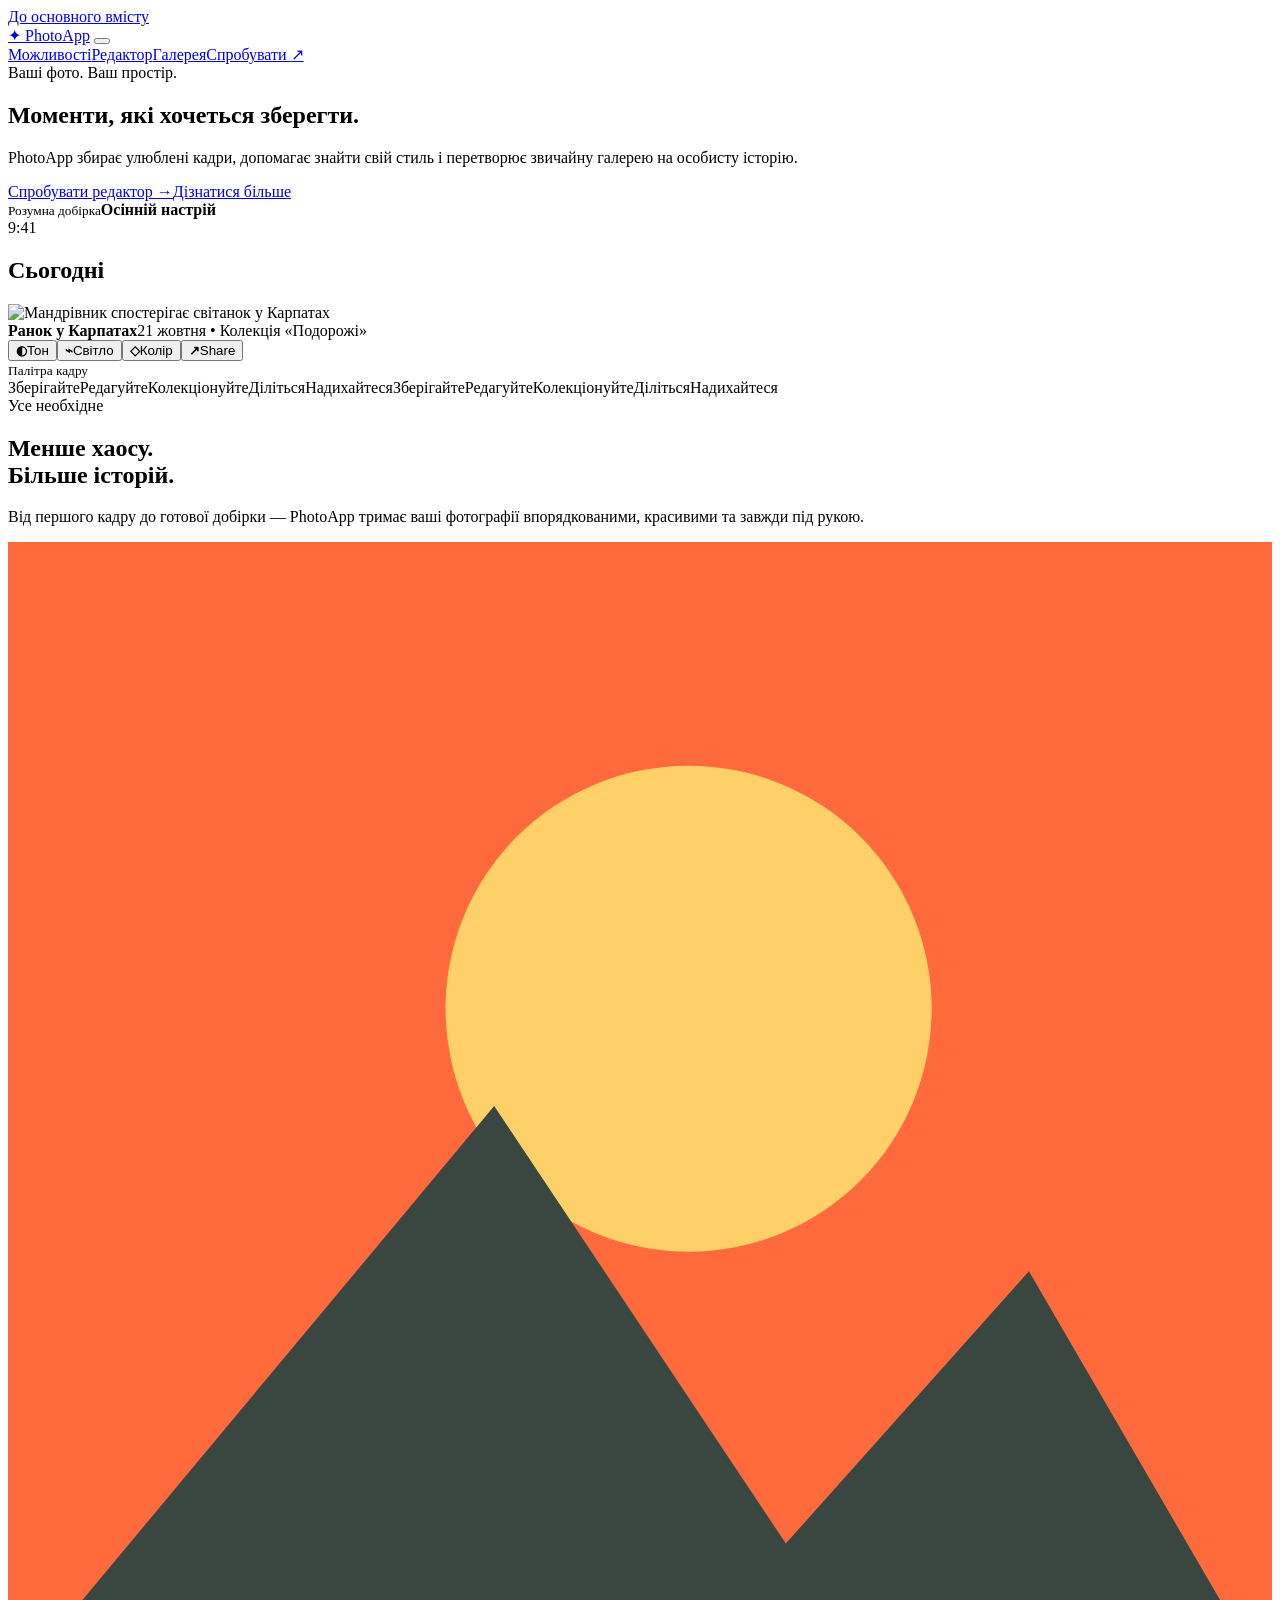
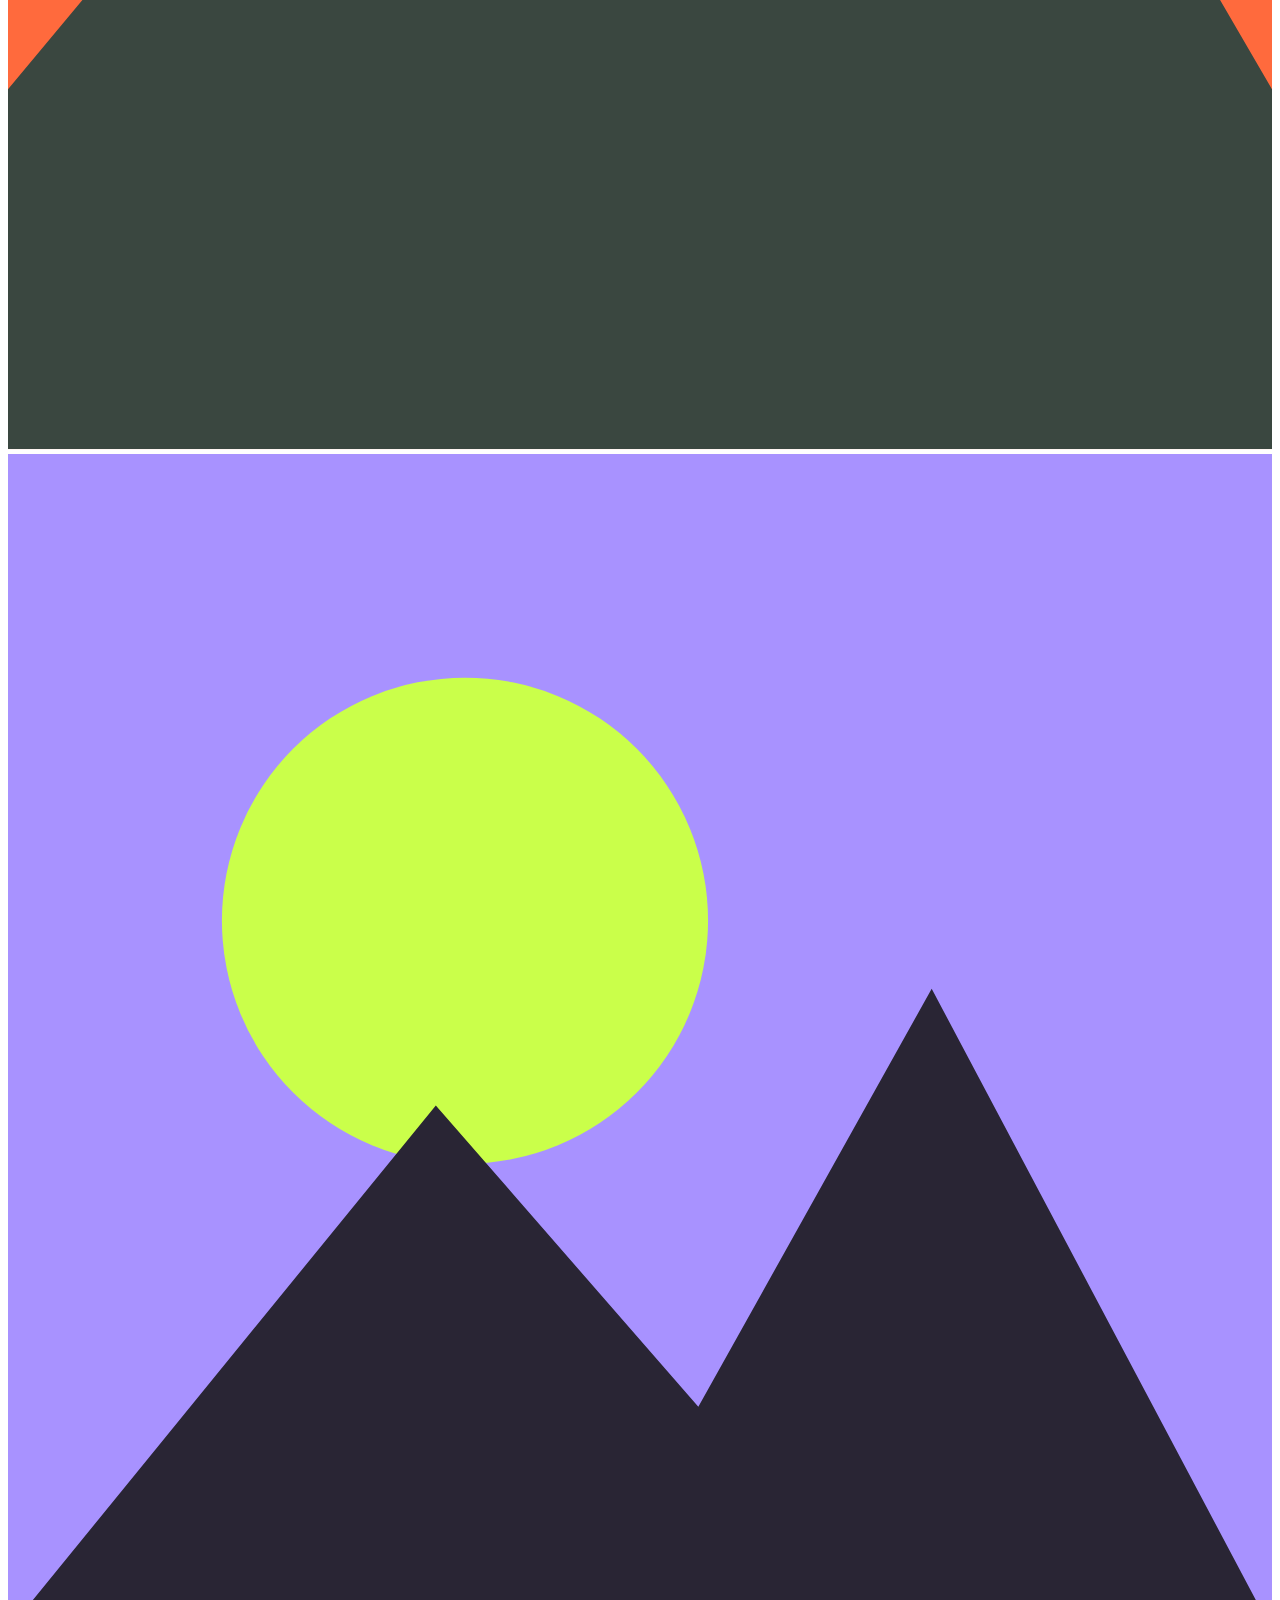
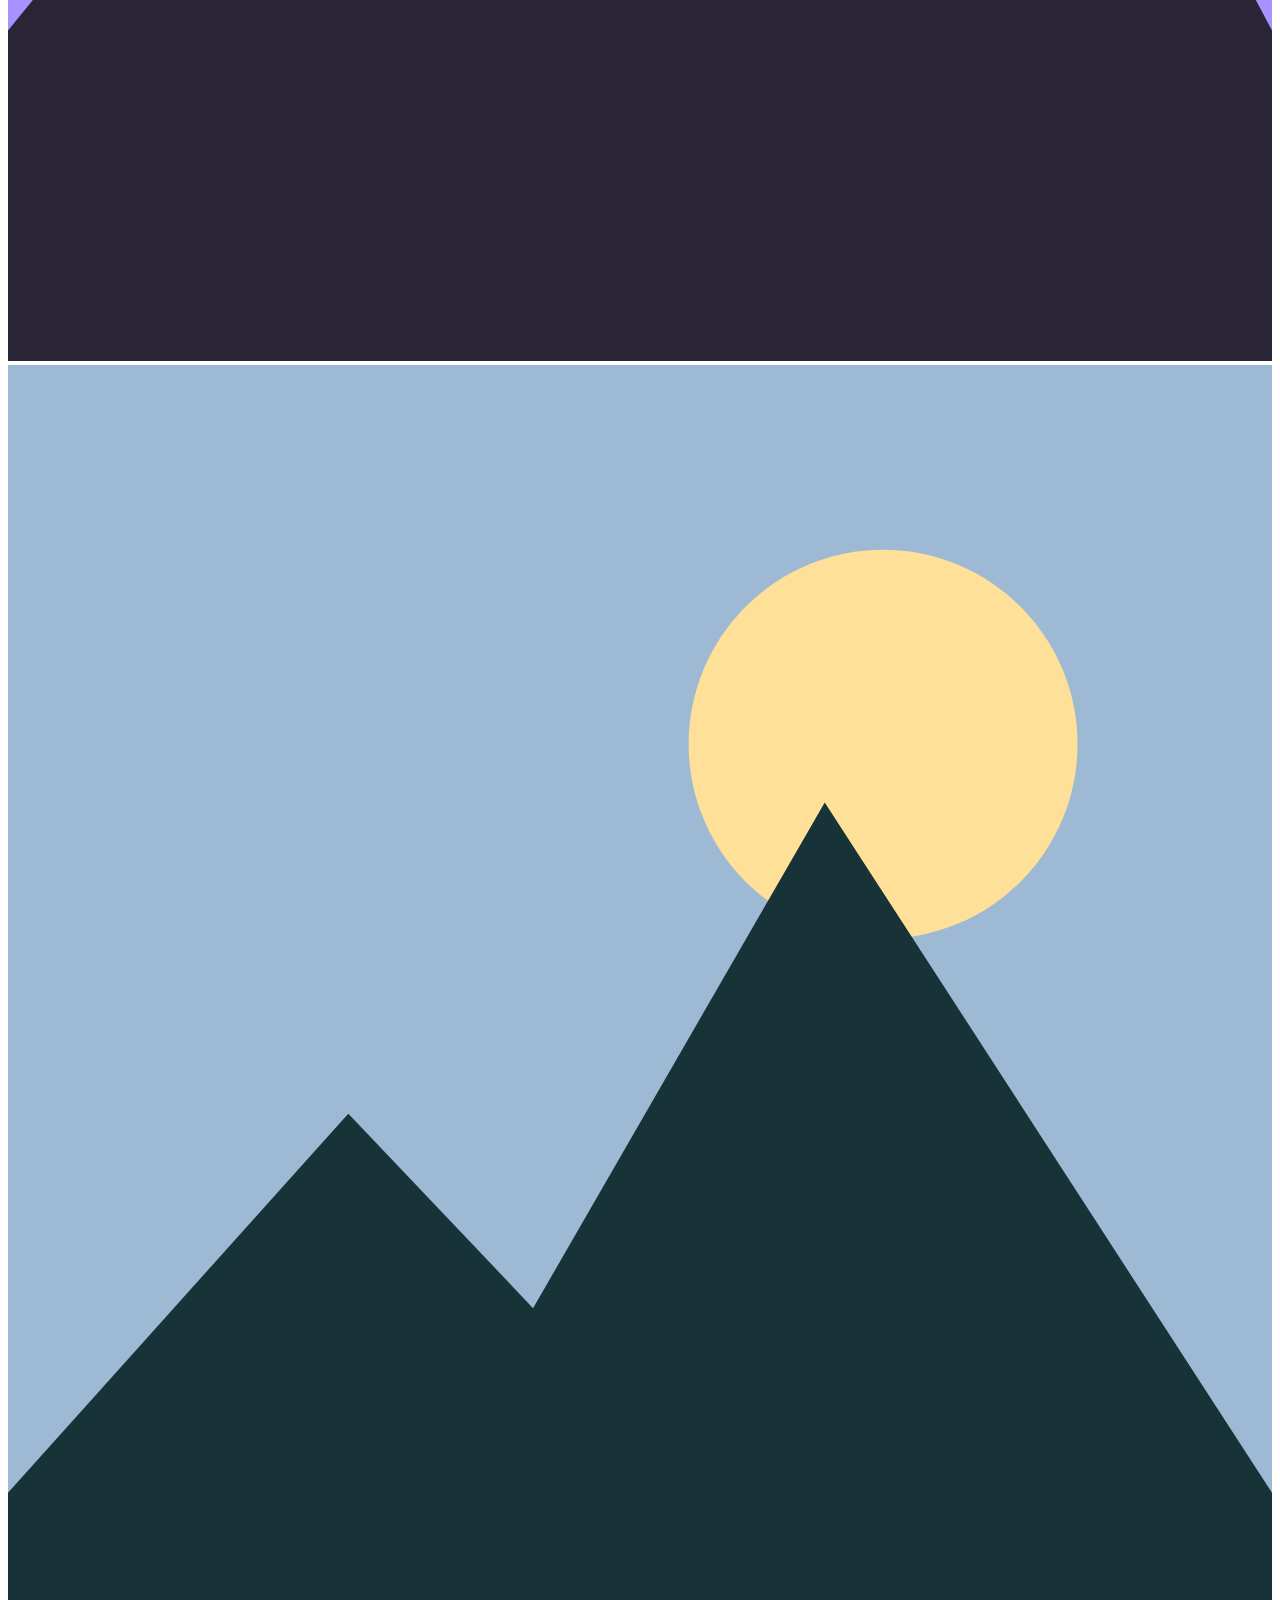
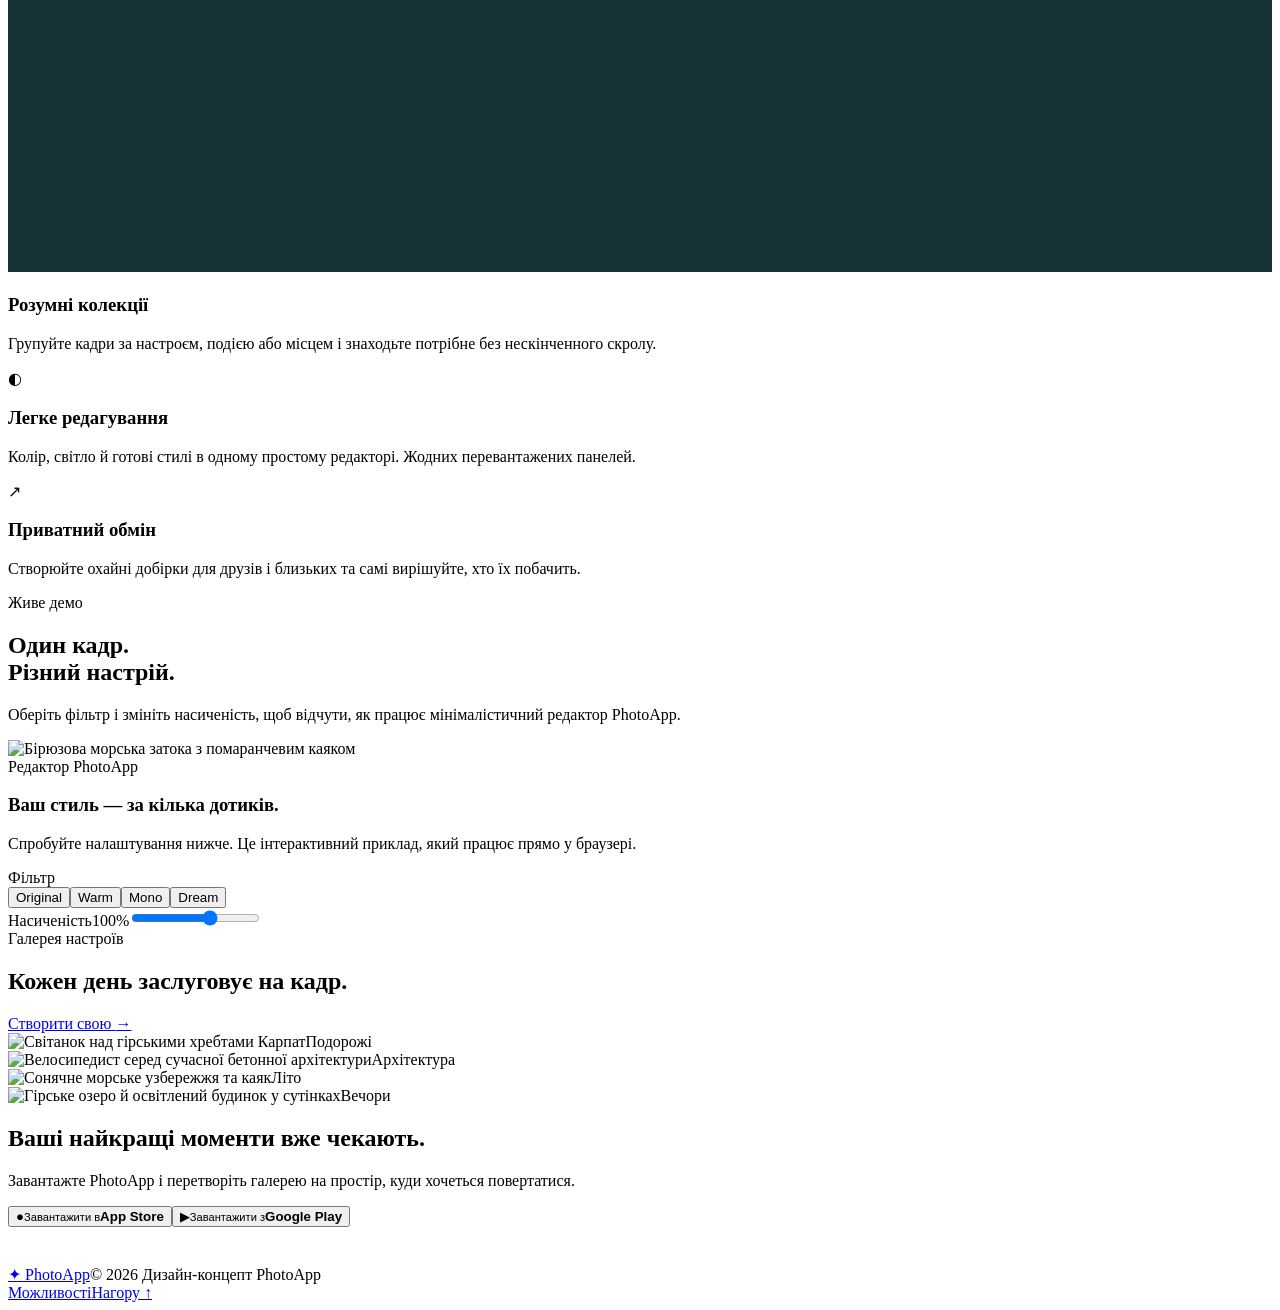
==== index.html @ ebc1b520 "Add files via upload" ====
<!doctype html>
<html lang="uk">
<head>
  <meta charset="utf-8">
  <meta name="viewport" content="width=device-width, initial-scale=1">
  <meta name="description" content="PhotoApp — зберігайте, редагуйте та діліться важливими моментами.">
  <meta name="theme-color" content="#0b0b0c">
  <title>PhotoApp — ваші моменти, по-новому</title>
  <link rel="stylesheet" href="css/style.css">
</head>
<body>
  <a class="skip-link" href="#main">До основного вмісту</a>
  <header id="header">
    <div class="container nav">
      <a class="logo" href="#top" aria-label="PhotoApp — на головну"><span class="logo-icon">✦</span> PhotoApp</a>
      <button class="menu-toggle" type="button" aria-label="Відкрити меню" aria-expanded="false"><span></span></button>
      <nav class="nav-links" aria-label="Основна навігація"><a href="#features">Можливості</a><a href="#editor">Редактор</a><a href="#gallery">Галерея</a><a class="button acid" href="#download">Спробувати <span class="arrow">↗</span></a></nav>
    </div>
  </header>

  <main id="main">
    <section class="hero" id="top">
      <div class="container hero-grid">
        <div class="hero-content">
          <span class="pill">Ваші фото. Ваш простір.</span>
          <h1>Моменти, які хочеться <span>зберегти.</span></h1>
          <p class="hero-copy">PhotoApp збирає улюблені кадри, допомагає знайти свій стиль і перетворює звичайну галерею на особисту історію.</p>
          <div class="hero-actions"><a class="button acid" href="#editor">Спробувати редактор <span class="arrow">→</span></a><a class="button ghost" href="#features">Дізнатися більше</a></div>
        </div>
        <div class="phone-stage" aria-label="Демонстрація інтерфейсу PhotoApp">
          <div class="orbit" aria-hidden="true"></div>
          <div class="floating-card one" aria-hidden="true"><small>Розумна добірка</small><strong>Осінній настрій</strong></div>
          <div class="phone"><div class="phone-screen">
            <div class="phone-top"><span>9:41</span><span class="phone-avatar"></span></div><h2 class="phone-title">Сьогодні</h2>
            <div class="phone-photo"><img src="assets/carpathians.jpg" alt="Мандрівник спостерігає світанок у Карпатах"></div>
            <div class="phone-caption"><strong>Ранок у Карпатах</strong><span>21 жовтня • Колекція «Подорожі»</span></div>
            <div class="phone-tools"><button type="button"><b>◐</b>Тон</button><button type="button"><b>⌁</b>Світло</button><button type="button"><b>◇</b>Колір</button><button type="button"><b>↗</b>Share</button></div>
          </div></div>
          <div class="floating-card two" aria-hidden="true"><small>Палітра кадру</small><div class="mini-colors"><i></i><i></i><i></i></div></div>
        </div>
      </div>
    </section>

    <div class="ticker" aria-hidden="true"><div class="ticker-track"><span>Зберігайте</span><span>Редагуйте</span><span>Колекціонуйте</span><span>Діліться</span><span>Надихайтеся</span><span>Зберігайте</span><span>Редагуйте</span><span>Колекціонуйте</span><span>Діліться</span><span>Надихайтеся</span></div></div>

    <section id="features"><div class="container">
      <div class="section-head reveal"><div><span class="kicker">Усе необхідне</span><h2>Менше хаосу.<br>Більше історій.</h2></div><p class="section-intro">Від першого кадру до готової добірки — PhotoApp тримає ваші фотографії впорядкованими, красивими та завжди під рукою.</p></div>
      <div class="features-grid">
        <article class="feature reveal"><div class="feature-visual" aria-hidden="true"><div class="stack-card"><svg viewBox="0 0 130 155"><rect width="130" height="155" fill="#ff6a3d"/><circle cx="70" cy="48" r="25" fill="#ffd067"/><path d="M0 118 50 58l30 45 25-28 25 43v37H0z" fill="#3a4740"/></svg></div><div class="stack-card"><svg viewBox="0 0 130 155"><rect width="130" height="155" fill="#a892ff"/><circle cx="47" cy="48" r="25" fill="#caff4a"/><path d="M0 121 44 67l27 31 24-43 35 66v34H0z" fill="#292534"/></svg></div><div class="stack-card"><svg viewBox="0 0 130 155"><rect width="130" height="155" fill="#9db9d4"/><circle cx="90" cy="39" r="20" fill="#ffe099"/><path d="M0 116 35 77l19 20 30-52 46 71v39H0z" fill="#173338"/></svg></div></div><h3>Розумні колекції</h3><p>Групуйте кадри за настроєм, подією або місцем і знаходьте потрібне без нескінченного скролу.</p></article>
        <article class="feature reveal"><div class="feature-visual" aria-hidden="true"><div class="edit-ring"><span>◐</span></div></div><h3>Легке редагування</h3><p>Колір, світло й готові стилі в одному простому редакторі. Жодних перевантажених панелей.</p></article>
        <article class="feature reveal"><div class="feature-visual" aria-hidden="true"><div class="share-bubble">↗</div></div><h3>Приватний обмін</h3><p>Створюйте охайні добірки для друзів і близьких та самі вирішуйте, хто їх побачить.</p></article>
      </div>
    </div></section>

    <section class="demo" id="editor"><div class="container">
      <div class="section-head reveal"><div><span class="kicker">Живе демо</span><h2>Один кадр.<br>Різний настрій.</h2></div><p class="section-intro">Оберіть фільтр і змініть насиченість, щоб відчути, як працює мінімалістичний редактор PhotoApp.</p></div>
      <div class="demo-grid reveal">
        <div class="demo-photo" id="demo-photo"><img src="assets/coast.jpg" alt="Бірюзова морська затока з помаранчевим каяком"></div>
        <div class="editor"><span class="kicker">Редактор PhotoApp</span><h3>Ваш стиль — за кілька дотиків.</h3><p>Спробуйте налаштування нижче. Це інтерактивний приклад, який працює прямо у браузері.</p><span class="filter-label">Фільтр</span><div class="filters" role="group" aria-label="Фільтри зображення"><button class="filter-button active" type="button" data-filter="none">Original</button><button class="filter-button" type="button" data-filter="warm">Warm</button><button class="filter-button" type="button" data-filter="mono">Mono</button><button class="filter-button" type="button" data-filter="dream">Dream</button></div><div class="slider-row"><label for="saturation"><span>Насиченість</span><span id="sat-value">100%</span></label><input id="saturation" type="range" min="0" max="160" value="100"></div></div>
      </div>
    </div></section>

    <section id="gallery"><div class="container">
      <div class="gallery-head reveal"><div><span class="kicker">Галерея настроїв</span><h2>Кожен день заслуговує на кадр.</h2></div><a class="button ghost" href="#download">Створити свою <span class="arrow">→</span></a></div>
      <div class="gallery-grid">
        <article class="gallery-item reveal"><img src="assets/carpathians.jpg" alt="Світанок над гірськими хребтами Карпат" loading="lazy"><span class="gallery-label">Подорожі</span></article>
        <article class="gallery-item reveal"><img src="assets/architecture.jpg" alt="Велосипедист серед сучасної бетонної архітектури" loading="lazy"><span class="gallery-label">Архітектура</span></article>
        <article class="gallery-item reveal"><img src="assets/coast.jpg" alt="Сонячне морське узбережжя та каяк" loading="lazy"><span class="gallery-label">Літо</span></article>
        <article class="gallery-item reveal"><img src="assets/blue-hour.jpg" alt="Гірське озеро й освітлений будинок у сутінках" loading="lazy"><span class="gallery-label">Вечори</span></article>
      </div>
    </div></section>

    <section class="cta" id="download"><div class="container cta-card reveal"><h2>Ваші найкращі моменти вже чекають.</h2><div class="cta-side"><p>Завантажте PhotoApp і перетворіть галерею на простір, куди хочеться повертатися.</p><div class="store-buttons"><button class="store-button" type="button" data-store="App Store"><span>●</span><span><small>Завантажити в</small><b>App Store</b></span></button><button class="store-button" type="button" data-store="Google Play"><span>▶</span><span><small>Завантажити з</small><b>Google Play</b></span></button></div><p id="store-status" role="status" aria-live="polite" style="min-height:24px;margin:14px 0 0;font-size:.82rem"></p></div></div></section>
  </main>

  <footer><div class="container footer-row"><a class="logo" href="#top"><span class="logo-icon">✦</span> PhotoApp</a><span>© <span id="year"></span> Дизайн-концепт PhotoApp</span><div class="footer-links"><a href="#features">Можливості</a><a href="#top">Нагору ↑</a></div></div></footer>

  <script>
    const body=document.body,header=document.getElementById('header'),menuButton=document.querySelector('.menu-toggle'),navLinks=document.querySelectorAll('.nav-links a');
    function setMenu(open){body.classList.toggle('menu-open',open);menuButton.setAttribute('aria-expanded',String(open));menuButton.setAttribute('aria-label',open?'Закрити меню':'Відкрити меню');}
    menuButton.addEventListener('click',()=>setMenu(!body.classList.contains('menu-open')));navLinks.forEach(link=>link.addEventListener('click',()=>setMenu(false)));
    function updateHeader(){header.classList.toggle('scrolled',window.scrollY>18);}updateHeader();window.addEventListener('scroll',updateHeader,{passive:true});
    const revealObserver=new IntersectionObserver(entries=>{entries.forEach(entry=>{if(entry.isIntersecting){entry.target.classList.add('visible');revealObserver.unobserve(entry.target);}});},{threshold:.12});document.querySelectorAll('.reveal').forEach(element=>revealObserver.observe(element));
    const demoImage=document.querySelector('#demo-photo img'),saturation=document.getElementById('saturation'),satValue=document.getElementById('sat-value');let activeFilter='none';
    function renderFilter(){const sat=saturation.value;const filters={none:`saturate(${sat}%)`,warm:`saturate(${sat}%) sepia(.22) hue-rotate(-12deg) contrast(1.04)`,mono:'saturate(0%) contrast(1.12)',dream:`saturate(${sat}%) hue-rotate(18deg) brightness(1.08)`};demoImage.style.filter=filters[activeFilter];satValue.textContent=`${sat}%`;}
    document.querySelectorAll('.filter-button').forEach(button=>{button.addEventListener('click',()=>{document.querySelector('.filter-button.active').classList.remove('active');button.classList.add('active');activeFilter=button.dataset.filter;renderFilter();});});saturation.addEventListener('input',renderFilter);
    document.querySelectorAll('[data-store]').forEach(button=>{button.addEventListener('click',()=>{document.getElementById('store-status').textContent=`${button.dataset.store}: демонстраційна кнопка — додайте реальне посилання на застосунок.`;});});
    document.getElementById('year').textContent=new Date().getFullYear();
  </script>
</body>
</html>
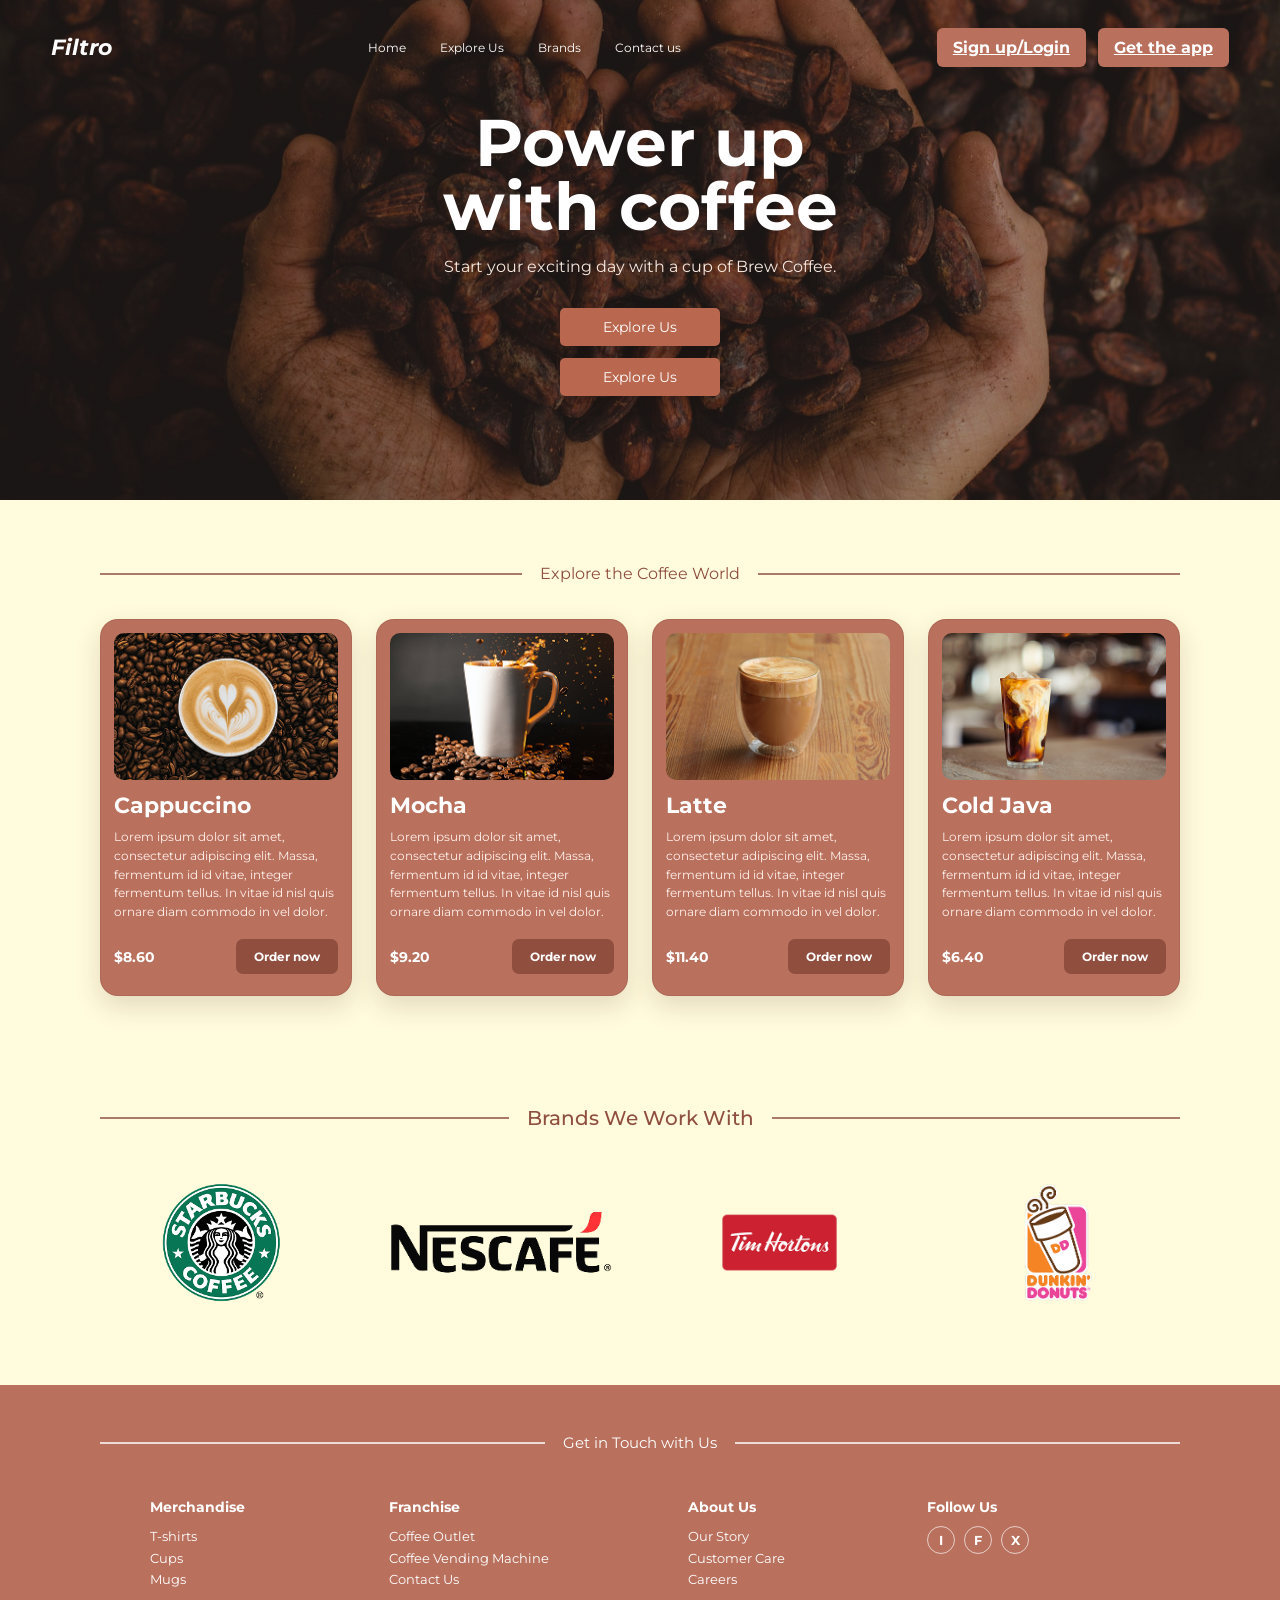
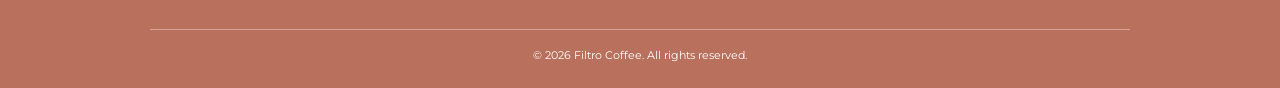
==== commit 1962c4c0: "Add files via upload" ====
--- a/index.html
+++ b/index.html
@@ -1,91 +1,152 @@
-<!doctype html>
-<html lang="uk">
+<!DOCTYPE html>
+<html lang="en">
 <head>
-  <meta charset="utf-8">
-  <meta name="viewport" content="width=device-width, initial-scale=1">
-  <meta name="description" content="PhotoApp — зберігайте, редагуйте та діліться важливими моментами.">
-  <meta name="theme-color" content="#0b0b0c">
-  <title>PhotoApp — ваші моменти, по-новому</title>
-  <link rel="stylesheet" href="css/style.css">
+    <meta charset="UTF-8">
+    <meta name="viewport" content="width=device-width, initial-scale=1.0">
+    <meta name="description" content="Filtro coffee shop landing page">
+    <title>Filtro Coffee</title>
+    <link rel="icon" type="image/png" href="assets/favicon-coffee-bean.png">
+    <link rel="stylesheet" href="styles.css">
 </head>
 <body>
-  <a class="skip-link" href="#main">До основного вмісту</a>
-  <header id="header">
-    <div class="container nav">
-      <a class="logo" href="#top" aria-label="PhotoApp — на головну"><span class="logo-icon">✦</span> PhotoApp</a>
-      <button class="menu-toggle" type="button" aria-label="Відкрити меню" aria-expanded="false"><span></span></button>
-      <nav class="nav-links" aria-label="Основна навігація"><a href="#features">Можливості</a><a href="#editor">Редактор</a><a href="#gallery">Галерея</a><a class="button acid" href="#download">Спробувати <span class="arrow">↗</span></a></nav>
-    </div>
-  </header>
+    <header class="hero" id="home">
+        <nav class="nav" aria-label="Main navigation">
+            <a class="brand" href="#home">
+                <span class="brand-mark">F</span>
+                <span>Filtro</span>
+            </a>
 
-  <main id="main">
-    <section class="hero" id="top">
-      <div class="container hero-grid">
-        <div class="hero-content">
-          <span class="pill">Ваші фото. Ваш простір.</span>
-          <h1>Моменти, які хочеться <span>зберегти.</span></h1>
-          <p class="hero-copy">PhotoApp збирає улюблені кадри, допомагає знайти свій стиль і перетворює звичайну галерею на особисту історію.</p>
-          <div class="hero-actions"><a class="button acid" href="#editor">Спробувати редактор <span class="arrow">→</span></a><a class="button ghost" href="#features">Дізнатися більше</a></div>
+            <div class="nav-links">
+                <a href="#home">Home</a>
+                <a href="#explore">Explore Us</a>
+                <a href="#brands">Brands</a>
+                <a href="#contact">Contact us</a>
+            </div>
+
+            <div class="nav-actions">
+                <a class="nav-cta" href="#contact">Sign up/Login</a>
+                <a class="nav-cta" href="#contact">Get the app</a>
+            </div>
+        </nav>
+
+        <div class="hero-copy">
+            <h1>Power up with coffee</h1>
+            <p>Start your exciting day with a cup of Brew Coffee.</p>
+            <div class="hero-actions">
+                <a class="hero-button" href="#explore">Explore Us</a>
+                <a class="hero-button hero-button-secondary" href="#brands">Explore Us</a>
+            </div>
         </div>
-        <div class="phone-stage" aria-label="Демонстрація інтерфейсу PhotoApp">
-          <div class="orbit" aria-hidden="true"></div>
-          <div class="floating-card one" aria-hidden="true"><small>Розумна добірка</small><strong>Осінній настрій</strong></div>
-          <div class="phone"><div class="phone-screen">
-            <div class="phone-top"><span>9:41</span><span class="phone-avatar"></span></div><h2 class="phone-title">Сьогодні</h2>
-            <div class="phone-photo"><img src="assets/carpathians.jpg" alt="Мандрівник спостерігає світанок у Карпатах"></div>
-            <div class="phone-caption"><strong>Ранок у Карпатах</strong><span>21 жовтня • Колекція «Подорожі»</span></div>
-            <div class="phone-tools"><button type="button"><b>◐</b>Тон</button><button type="button"><b>⌁</b>Світло</button><button type="button"><b>◇</b>Колір</button><button type="button"><b>↗</b>Share</button></div>
-          </div></div>
-          <div class="floating-card two" aria-hidden="true"><small>Палітра кадру</small><div class="mini-colors"><i></i><i></i><i></i></div></div>
+    </header>
+
+    <main>
+        <section class="section" id="explore">
+            <h2 class="lined-heading section-heading">Explore the Coffee World</h2>
+
+            <div class="products">
+                <article class="product-card">
+                    <img class="product-image" src="images/cappuccino-card.png" alt="Cappuccino with latte art on coffee beans">
+                    <div class="product-content">
+                        <h2>Cappuccino</h2>
+                        <p>Lorem ipsum dolor sit amet, consectetur adipiscing elit. Massa, fermentum id id vitae, integer fermentum tellus. In vitae id nisl quis ornare diam commodo in vel dolor.</p>
+                        <div class="product-footer">
+                            <span class="price">$8.60</span>
+                            <button class="order-button" type="button" data-drink="Cappuccino">Order now</button>
+                        </div>
+                    </div>
+                </article>
+
+                <article class="product-card">
+                    <img class="product-image" src="images/mocha-card.png" alt="Hot mocha with coffee beans">
+                    <div class="product-content">
+                        <h2>Mocha</h2>
+                        <p>Lorem ipsum dolor sit amet, consectetur adipiscing elit. Massa, fermentum id id vitae, integer fermentum tellus. In vitae id nisl quis ornare diam commodo in vel dolor.</p>
+                        <div class="product-footer">
+                            <span class="price">$9.20</span>
+                            <button class="order-button" type="button" data-drink="Mocha">Order now</button>
+                        </div>
+                    </div>
+                </article>
+
+                <article class="product-card">
+                    <img class="product-image" src="images/latte-card.png" alt="Latte in a glass cup">
+                    <div class="product-content">
+                        <h2>Latte</h2>
+                        <p>Lorem ipsum dolor sit amet, consectetur adipiscing elit. Massa, fermentum id id vitae, integer fermentum tellus. In vitae id nisl quis ornare diam commodo in vel dolor.</p>
+                        <div class="product-footer">
+                            <span class="price">$11.40</span>
+                            <button class="order-button" type="button" data-drink="Latte">Order now</button>
+                        </div>
+                    </div>
+                </article>
+
+                <article class="product-card">
+                    <img class="product-image" src="images/cold-java-card.png" alt="Cold Java iced coffee">
+                    <div class="product-content">
+                        <h2>Cold Java</h2>
+                        <p>Lorem ipsum dolor sit amet, consectetur adipiscing elit. Massa, fermentum id id vitae, integer fermentum tellus. In vitae id nisl quis ornare diam commodo in vel dolor.</p>
+                        <div class="product-footer">
+                            <span class="price">$6.40</span>
+                            <button class="order-button" type="button" data-drink="Cold Java">Order now</button>
+                        </div>
+                    </div>
+                </article>
+            </div>
+        </section>
+
+        <section class="brands-section" id="brands">
+            <div class="section">
+                <h2 class="lined-heading brands-title">Brands We Work With</h2>
+                <div class="brands">
+                    <div class="brand-logo"><img src="images/brand-starbucks-pv611.png" alt="Starbucks"></div>
+                    <div class="brand-logo"><img src="images/brand-nescafe-pv611.png" alt="Nescafé"></div>
+                    <div class="brand-logo"><img src="images/brand-tim-hortons-pv611.png" alt="Tim Hortons"></div>
+                    <div class="brand-logo"><img src="images/brand-dunkin-pv611.png" alt="Dunkin Donuts"></div>
+                </div>
+            </div>
+        </section>
+    </main>
+
+    <footer class="footer" id="contact">
+        <h2 class="lined-heading footer-heading">Get in Touch with Us</h2>
+        <div class="footer-grid">
+            <section>
+                <h3>Merchandise</h3>
+                <ul>
+                    <li><a href="#">T-shirts</a></li>
+                    <li><a href="#">Cups</a></li>
+                    <li><a href="#">Mugs</a></li>
+                </ul>
+            </section>
+            <section>
+                <h3>Franchise</h3>
+                <ul>
+                    <li><a href="#">Coffee Outlet</a></li>
+                    <li><a href="#">Coffee Vending Machine</a></li>
+                    <li><a href="#">Contact Us</a></li>
+                </ul>
+            </section>
+            <section>
+                <h3>About Us</h3>
+                <ul>
+                    <li><a href="#">Our Story</a></li>
+                    <li><a href="#">Customer Care</a></li>
+                    <li><a href="#">Careers</a></li>
+                </ul>
+            </section>
+            <section>
+                <h3>Follow Us</h3>
+                <div class="socials">
+                    <a href="#" aria-label="Instagram">I</a>
+                    <a href="#" aria-label="Facebook">F</a>
+                    <a href="#" aria-label="Twitter">X</a>
+                </div>
+            </section>
         </div>
-      </div>
-    </section>
+        <p class="copyright">© 2026 Filtro Coffee. All rights reserved.</p>
+    </footer>
 
-    <div class="ticker" aria-hidden="true"><div class="ticker-track"><span>Зберігайте</span><span>Редагуйте</span><span>Колекціонуйте</span><span>Діліться</span><span>Надихайтеся</span><span>Зберігайте</span><span>Редагуйте</span><span>Колекціонуйте</span><span>Діліться</span><span>Надихайтеся</span></div></div>
-
-    <section id="features"><div class="container">
-      <div class="section-head reveal"><div><span class="kicker">Усе необхідне</span><h2>Менше хаосу.<br>Більше історій.</h2></div><p class="section-intro">Від першого кадру до готової добірки — PhotoApp тримає ваші фотографії впорядкованими, красивими та завжди під рукою.</p></div>
-      <div class="features-grid">
-        <article class="feature reveal"><div class="feature-visual" aria-hidden="true"><div class="stack-card"><svg viewBox="0 0 130 155"><rect width="130" height="155" fill="#ff6a3d"/><circle cx="70" cy="48" r="25" fill="#ffd067"/><path d="M0 118 50 58l30 45 25-28 25 43v37H0z" fill="#3a4740"/></svg></div><div class="stack-card"><svg viewBox="0 0 130 155"><rect width="130" height="155" fill="#a892ff"/><circle cx="47" cy="48" r="25" fill="#caff4a"/><path d="M0 121 44 67l27 31 24-43 35 66v34H0z" fill="#292534"/></svg></div><div class="stack-card"><svg viewBox="0 0 130 155"><rect width="130" height="155" fill="#9db9d4"/><circle cx="90" cy="39" r="20" fill="#ffe099"/><path d="M0 116 35 77l19 20 30-52 46 71v39H0z" fill="#173338"/></svg></div></div><h3>Розумні колекції</h3><p>Групуйте кадри за настроєм, подією або місцем і знаходьте потрібне без нескінченного скролу.</p></article>
-        <article class="feature reveal"><div class="feature-visual" aria-hidden="true"><div class="edit-ring"><span>◐</span></div></div><h3>Легке редагування</h3><p>Колір, світло й готові стилі в одному простому редакторі. Жодних перевантажених панелей.</p></article>
-        <article class="feature reveal"><div class="feature-visual" aria-hidden="true"><div class="share-bubble">↗</div></div><h3>Приватний обмін</h3><p>Створюйте охайні добірки для друзів і близьких та самі вирішуйте, хто їх побачить.</p></article>
-      </div>
-    </div></section>
-
-    <section class="demo" id="editor"><div class="container">
-      <div class="section-head reveal"><div><span class="kicker">Живе демо</span><h2>Один кадр.<br>Різний настрій.</h2></div><p class="section-intro">Оберіть фільтр і змініть насиченість, щоб відчути, як працює мінімалістичний редактор PhotoApp.</p></div>
-      <div class="demo-grid reveal">
-        <div class="demo-photo" id="demo-photo"><img src="assets/coast.jpg" alt="Бірюзова морська затока з помаранчевим каяком"></div>
-        <div class="editor"><span class="kicker">Редактор PhotoApp</span><h3>Ваш стиль — за кілька дотиків.</h3><p>Спробуйте налаштування нижче. Це інтерактивний приклад, який працює прямо у браузері.</p><span class="filter-label">Фільтр</span><div class="filters" role="group" aria-label="Фільтри зображення"><button class="filter-button active" type="button" data-filter="none">Original</button><button class="filter-button" type="button" data-filter="warm">Warm</button><button class="filter-button" type="button" data-filter="mono">Mono</button><button class="filter-button" type="button" data-filter="dream">Dream</button></div><div class="slider-row"><label for="saturation"><span>Насиченість</span><span id="sat-value">100%</span></label><input id="saturation" type="range" min="0" max="160" value="100"></div></div>
-      </div>
-    </div></section>
-
-    <section id="gallery"><div class="container">
-      <div class="gallery-head reveal"><div><span class="kicker">Галерея настроїв</span><h2>Кожен день заслуговує на кадр.</h2></div><a class="button ghost" href="#download">Створити свою <span class="arrow">→</span></a></div>
-      <div class="gallery-grid">
-        <article class="gallery-item reveal"><img src="assets/carpathians.jpg" alt="Світанок над гірськими хребтами Карпат" loading="lazy"><span class="gallery-label">Подорожі</span></article>
-        <article class="gallery-item reveal"><img src="assets/architecture.jpg" alt="Велосипедист серед сучасної бетонної архітектури" loading="lazy"><span class="gallery-label">Архітектура</span></article>
-        <article class="gallery-item reveal"><img src="assets/coast.jpg" alt="Сонячне морське узбережжя та каяк" loading="lazy"><span class="gallery-label">Літо</span></article>
-        <article class="gallery-item reveal"><img src="assets/blue-hour.jpg" alt="Гірське озеро й освітлений будинок у сутінках" loading="lazy"><span class="gallery-label">Вечори</span></article>
-      </div>
-    </div></section>
-
-    <section class="cta" id="download"><div class="container cta-card reveal"><h2>Ваші найкращі моменти вже чекають.</h2><div class="cta-side"><p>Завантажте PhotoApp і перетворіть галерею на простір, куди хочеться повертатися.</p><div class="store-buttons"><button class="store-button" type="button" data-store="App Store"><span>●</span><span><small>Завантажити в</small><b>App Store</b></span></button><button class="store-button" type="button" data-store="Google Play"><span>▶</span><span><small>Завантажити з</small><b>Google Play</b></span></button></div><p id="store-status" role="status" aria-live="polite" style="min-height:24px;margin:14px 0 0;font-size:.82rem"></p></div></div></section>
-  </main>
-
-  <footer><div class="container footer-row"><a class="logo" href="#top"><span class="logo-icon">✦</span> PhotoApp</a><span>© <span id="year"></span> Дизайн-концепт PhotoApp</span><div class="footer-links"><a href="#features">Можливості</a><a href="#top">Нагору ↑</a></div></div></footer>
-
-  <script>
-    const body=document.body,header=document.getElementById('header'),menuButton=document.querySelector('.menu-toggle'),navLinks=document.querySelectorAll('.nav-links a');
-    function setMenu(open){body.classList.toggle('menu-open',open);menuButton.setAttribute('aria-expanded',String(open));menuButton.setAttribute('aria-label',open?'Закрити меню':'Відкрити меню');}
-    menuButton.addEventListener('click',()=>setMenu(!body.classList.contains('menu-open')));navLinks.forEach(link=>link.addEventListener('click',()=>setMenu(false)));
-    function updateHeader(){header.classList.toggle('scrolled',window.scrollY>18);}updateHeader();window.addEventListener('scroll',updateHeader,{passive:true});
-    const revealObserver=new IntersectionObserver(entries=>{entries.forEach(entry=>{if(entry.isIntersecting){entry.target.classList.add('visible');revealObserver.unobserve(entry.target);}});},{threshold:.12});document.querySelectorAll('.reveal').forEach(element=>revealObserver.observe(element));
-    const demoImage=document.querySelector('#demo-photo img'),saturation=document.getElementById('saturation'),satValue=document.getElementById('sat-value');let activeFilter='none';
-    function renderFilter(){const sat=saturation.value;const filters={none:`saturate(${sat}%)`,warm:`saturate(${sat}%) sepia(.22) hue-rotate(-12deg) contrast(1.04)`,mono:'saturate(0%) contrast(1.12)',dream:`saturate(${sat}%) hue-rotate(18deg) brightness(1.08)`};demoImage.style.filter=filters[activeFilter];satValue.textContent=`${sat}%`;}
-    document.querySelectorAll('.filter-button').forEach(button=>{button.addEventListener('click',()=>{document.querySelector('.filter-button.active').classList.remove('active');button.classList.add('active');activeFilter=button.dataset.filter;renderFilter();});});saturation.addEventListener('input',renderFilter);
-    document.querySelectorAll('[data-store]').forEach(button=>{button.addEventListener('click',()=>{document.getElementById('store-status').textContent=`${button.dataset.store}: демонстраційна кнопка — додайте реальне посилання на застосунок.`;});});
-    document.getElementById('year').textContent=new Date().getFullYear();
-  </script>
+    <div class="toast" id="toast" role="status" aria-live="polite"></div>
+    <script src="script.js"></script>
 </body>
 </html>
--- a/styles.css
+++ b/styles.css
@@ -0,0 +1,388 @@
+@import url("https://fonts.googleapis.com/css2?family=Montserrat:ital,wght@0,400;0,500;0,600;0,700;1,700&display=swap");
+
+:root {
+    --cream: #fffbdc;
+    --coffee: #5d3025;
+    --terracotta: #b9715e;
+    --terracotta-dark: #8f4e3e;
+    --ink: #2b201c;
+    --line: #9b5b48;
+    --white: #fff;
+}
+
+* { box-sizing: border-box; }
+html { scroll-behavior: smooth; }
+body {
+    margin: 0;
+    color: var(--ink);
+    background: var(--cream);
+    font-family: "Montserrat", Arial, sans-serif;
+}
+a { color: inherit; }
+button, a { -webkit-tap-highlight-color: transparent; }
+
+.hero {
+    position: relative;
+    min-height: 500px;
+    padding: 28px clamp(22px, 4vw, 58px) 60px;
+    color: var(--white);
+    background:
+        linear-gradient(rgba(24, 12, 8, .34), rgba(24, 12, 8, .34)),
+        url("assets/bg-image-figma.jpg") center / cover no-repeat;
+    display: flex;
+    flex-direction: column;
+}
+
+.nav {
+    position: relative;
+    z-index: 2;
+    width: 100%;
+    max-width: 1380px;
+    margin: 0 auto;
+    padding: 0;
+    background: transparent;
+    color: var(--white);
+    display: flex;
+    align-items: center;
+    gap: 28px;
+    box-shadow: none;
+}
+
+.brand {
+    display: flex;
+    align-items: center;
+    gap: 9px;
+    font-weight: 700;
+    font-size: 22px;
+    font-style: italic;
+    text-decoration: none;
+    white-space: nowrap;
+}
+
+.brand-mark {
+    display: none;
+}
+
+.nav-links {
+    margin-left: auto;
+    display: flex;
+    align-items: center;
+    gap: 34px;
+}
+
+.nav-links a {
+    font-size: 12px;
+    text-decoration: none;
+}
+
+.nav-actions {
+    margin-left: auto;
+    display: flex;
+    align-items: center;
+    gap: 12px;
+}
+
+.nav-links a:hover,
+.nav-links a:focus-visible {
+    color: #ffd7c8;
+    text-decoration: underline;
+}
+
+.nav-cta {
+    padding: 10px 16px;
+    border-radius: 6px;
+    background: var(--terracotta);
+    color: var(--white);
+    font-weight: 700;
+}
+
+.hero-copy {
+    position: relative;
+    z-index: 1;
+    width: min(100%, 760px);
+    margin: auto;
+    display: flex;
+    flex-direction: column;
+    align-items: center;
+    text-align: center;
+}
+
+.eyebrow {
+    margin: 0 0 10px;
+    font: 700 12px "Montserrat", Arial, sans-serif;
+    letter-spacing: .16em;
+    text-transform: uppercase;
+}
+
+h1 {
+    max-width: 620px;
+    margin: 0;
+    font-size: clamp(42px, 6vw, 66px);
+    line-height: .98;
+    text-wrap: balance;
+}
+
+.hero-copy > p:not(.eyebrow) {
+    max-width: 470px;
+    margin: 14px 0 28px;
+    color: #f7e9df;
+    font: 16px/1.65 "Montserrat", Arial, sans-serif;
+}
+
+.hero-button {
+    display: block;
+    min-height: 36px;
+    padding: 10px 20px;
+    border: 0;
+    border-radius: 5px;
+    color: var(--white);
+    background: #b9684f;
+    text-decoration: none;
+    font: 400 14px "Montserrat", Arial, sans-serif;
+    text-align: center;
+    box-shadow: 0 6px 14px rgba(33, 14, 8, .22);
+}
+.hero-button:hover { background: #99513d; }
+
+.hero-actions {
+    width: min(160px, 100%);
+    display: grid;
+    gap: 12px;
+}
+
+.hero-button-secondary {
+    background: #b9684f;
+}
+
+main { overflow: hidden; }
+
+.section {
+    width: min(100% - 32px, 1080px);
+    margin: 0 auto;
+    padding: 64px 0;
+}
+
+.lined-heading {
+    display: flex;
+    align-items: center;
+    gap: 18px;
+    font-weight: 400;
+    text-align: center;
+}
+
+.lined-heading::before,
+.lined-heading::after {
+    content: "";
+    height: 2px;
+    flex: 1;
+    background: currentColor;
+    opacity: .75;
+}
+
+.section-heading {
+    margin: 0 0 36px;
+    color: var(--terracotta-dark);
+    font-size: 16px;
+}
+
+.products {
+    display: grid;
+    grid-template-columns: repeat(4, 1fr);
+    gap: 24px;
+}
+
+.product-card {
+    overflow: hidden;
+    border: 1px solid rgba(97, 48, 35, .14);
+    border-radius: 18px;
+    padding: 13px;
+    background: var(--terracotta);
+    color: var(--white);
+    display: flex;
+    flex-direction: column;
+    box-shadow: 0 10px 26px rgba(86, 43, 31, .16);
+    transition: transform .25s ease, box-shadow .25s ease;
+}
+
+.product-card:hover {
+    transform: translateY(-5px);
+    box-shadow: 0 16px 32px rgba(86, 43, 31, .24);
+}
+
+.product-image {
+    display: block;
+    width: 100%;
+    aspect-ratio: 1.52;
+    border-radius: 10px;
+    object-fit: cover;
+}
+
+.product-content {
+    flex: 1;
+    padding: 12px 0 8px;
+    display: flex;
+    flex-direction: column;
+}
+.product-content h2 { margin: 0; font-size: 22px; }
+.product-content p {
+    min-height: 92px;
+    margin: 9px 0 18px;
+    color: #fff0ea;
+    font: 12px/1.55 "Montserrat", Arial, sans-serif;
+}
+
+.product-footer {
+    margin-top: auto;
+    display: flex;
+    align-items: center;
+    justify-content: space-between;
+    gap: 10px;
+}
+.price { font: 700 14px "Montserrat", Arial, sans-serif; }
+
+.order-button {
+    border: 0;
+    border-radius: 7px;
+    padding: 10px 18px;
+    background: var(--terracotta-dark);
+    color: var(--white);
+    font: 700 12px "Montserrat", Arial, sans-serif;
+    cursor: pointer;
+}
+.order-button:hover,
+.order-button:focus-visible { background: var(--coffee); }
+
+.brands-section {
+    background: var(--cream);
+}
+.brands-section .section { padding: 46px 0 70px; }
+
+.brands-title {
+    margin: 0 0 40px;
+    color: var(--terracotta-dark);
+    font-size: 20px;
+    font-weight: 500;
+}
+
+.brands {
+    width: min(100%, 1080px);
+    margin: 0 auto;
+    display: grid;
+    grid-template-columns: repeat(4, 1fr);
+    align-items: center;
+    gap: 36px;
+    text-align: center;
+}
+
+.brand-logo {
+    min-height: 145px;
+    display: grid;
+    place-items: center;
+}
+
+.brand-logo img {
+    display: block;
+    width: auto;
+    max-width: 100%;
+    max-height: 125px;
+    object-fit: contain;
+}
+
+.footer {
+    padding: 48px 20px 26px;
+    color: var(--white);
+    background: var(--terracotta);
+}
+
+.footer-heading {
+    width: min(100%, 1080px);
+    margin: 0 auto 46px;
+    font-size: 15px;
+}
+
+.footer-grid {
+    width: min(100%, 980px);
+    margin: auto;
+    display: grid;
+    grid-template-columns: 1fr 1.3fr 1fr 1fr;
+    gap: 36px;
+    font: 13px "Montserrat", Arial, sans-serif;
+}
+.footer h3 { margin: 0 0 10px; font-size: 14px; }
+.footer ul { margin: 0; padding: 0; list-style: none; line-height: 1.65; }
+.footer a { color: var(--white); text-decoration: none; }
+.footer a:hover { text-decoration: underline; }
+
+.socials { display: flex; gap: 9px; }
+.socials a {
+    width: 28px;
+    height: 28px;
+    border: 1px solid rgba(255,255,255,.65);
+    border-radius: 50%;
+    display: grid;
+    place-items: center;
+    font-weight: 700;
+}
+
+.copyright {
+    width: min(100%, 980px);
+    margin: 38px auto 0;
+    padding-top: 18px;
+    border-top: 1px solid rgba(255,255,255,.35);
+    font: 11px "Montserrat", Arial, sans-serif;
+    text-align: center;
+}
+
+.toast {
+    position: fixed;
+    right: 18px;
+    bottom: 18px;
+    z-index: 10;
+    max-width: calc(100% - 36px);
+    padding: 13px 18px;
+    border-radius: 12px;
+    background: var(--coffee);
+    color: var(--white);
+    box-shadow: 0 12px 30px rgba(0,0,0,.25);
+    font: 14px "Montserrat", Arial, sans-serif;
+    opacity: 0;
+    transform: translateY(14px);
+    pointer-events: none;
+    transition: .25s ease;
+}
+.toast.show { opacity: 1; transform: translateY(0); }
+
+@media (max-width: 780px) {
+    .hero { min-height: 440px; padding-inline: 18px; }
+    .nav { gap: 14px; }
+    .nav-links { gap: 14px; }
+    .nav-links a { white-space: nowrap; }
+    .nav-actions { gap: 8px; }
+    .nav-cta { padding: 8px 10px; font-size: 11px; }
+    .products { grid-template-columns: repeat(2, 1fr); }
+    .brands { grid-template-columns: repeat(2, 1fr); }
+    .brands-title { font-size: 18px; }
+    .footer-grid { grid-template-columns: repeat(2, 1fr); }
+}
+
+@media (max-width: 480px) {
+    .hero { min-height: 360px; background-position: center; }
+    .nav-links { display: none; }
+    .nav-actions { margin-left: auto; }
+    .nav-actions .nav-cta:first-child { display: none; }
+    h1 { max-width: 290px; font-size: 45px; }
+    .hero-copy > p:not(.eyebrow) { max-width: 290px; font-size: 13px; }
+    .section { width: min(100% - 24px, 1080px); padding: 46px 0; }
+    .lined-heading { gap: 10px; }
+    .section-heading { font-size: 13px; }
+    .products { grid-template-columns: 1fr; gap: 18px; }
+    .product-card { display: grid; grid-template-columns: 42% 58%; padding: 10px; }
+    .product-image { height: 100%; min-height: 190px; aspect-ratio: auto; }
+    .product-content { padding: 4px 0 4px 12px; }
+    .product-content h2 { font-size: 19px; }
+    .product-content p { min-height: 0; margin-bottom: 12px; }
+    .brands-title { font-size: 16px; }
+    .brand-logo { min-height: 110px; }
+    .brand-logo img { max-height: 95px; }
+    .footer-grid { grid-template-columns: 1fr 1fr; gap: 30px 24px; }
+}
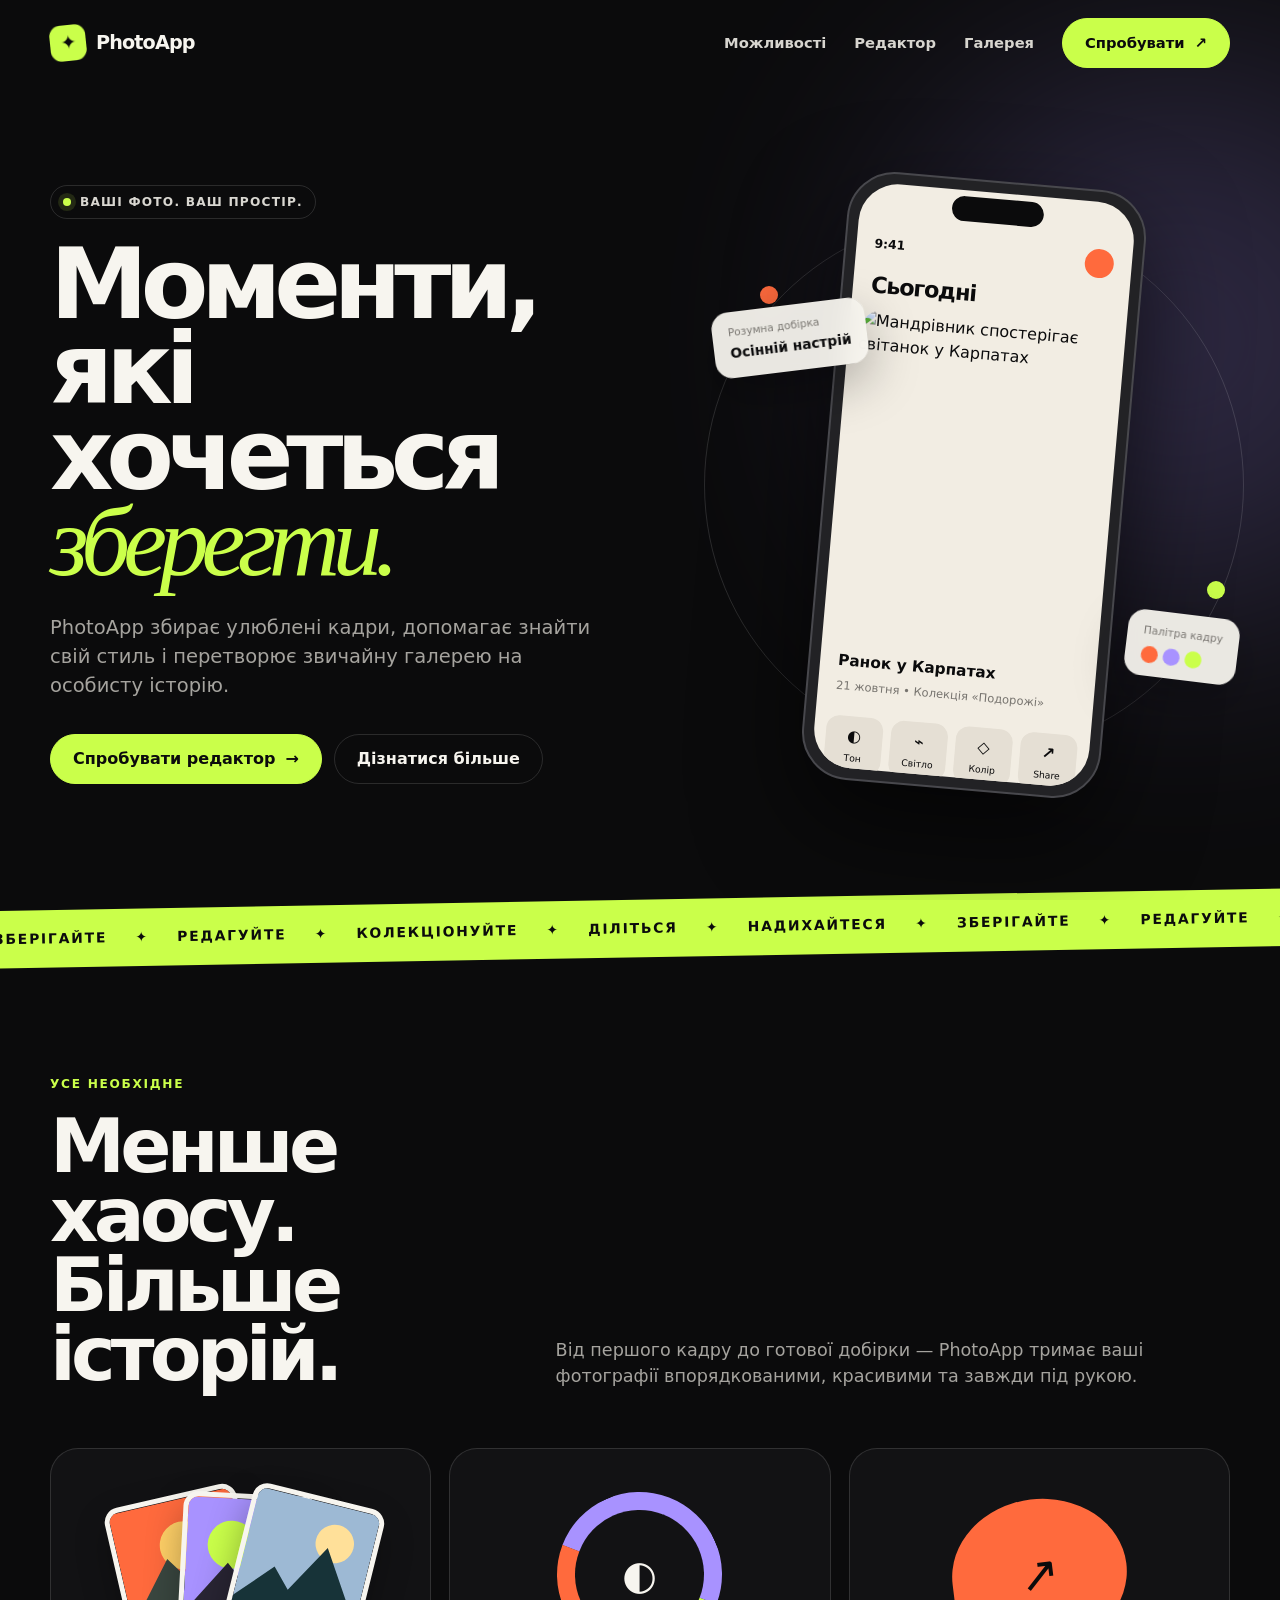
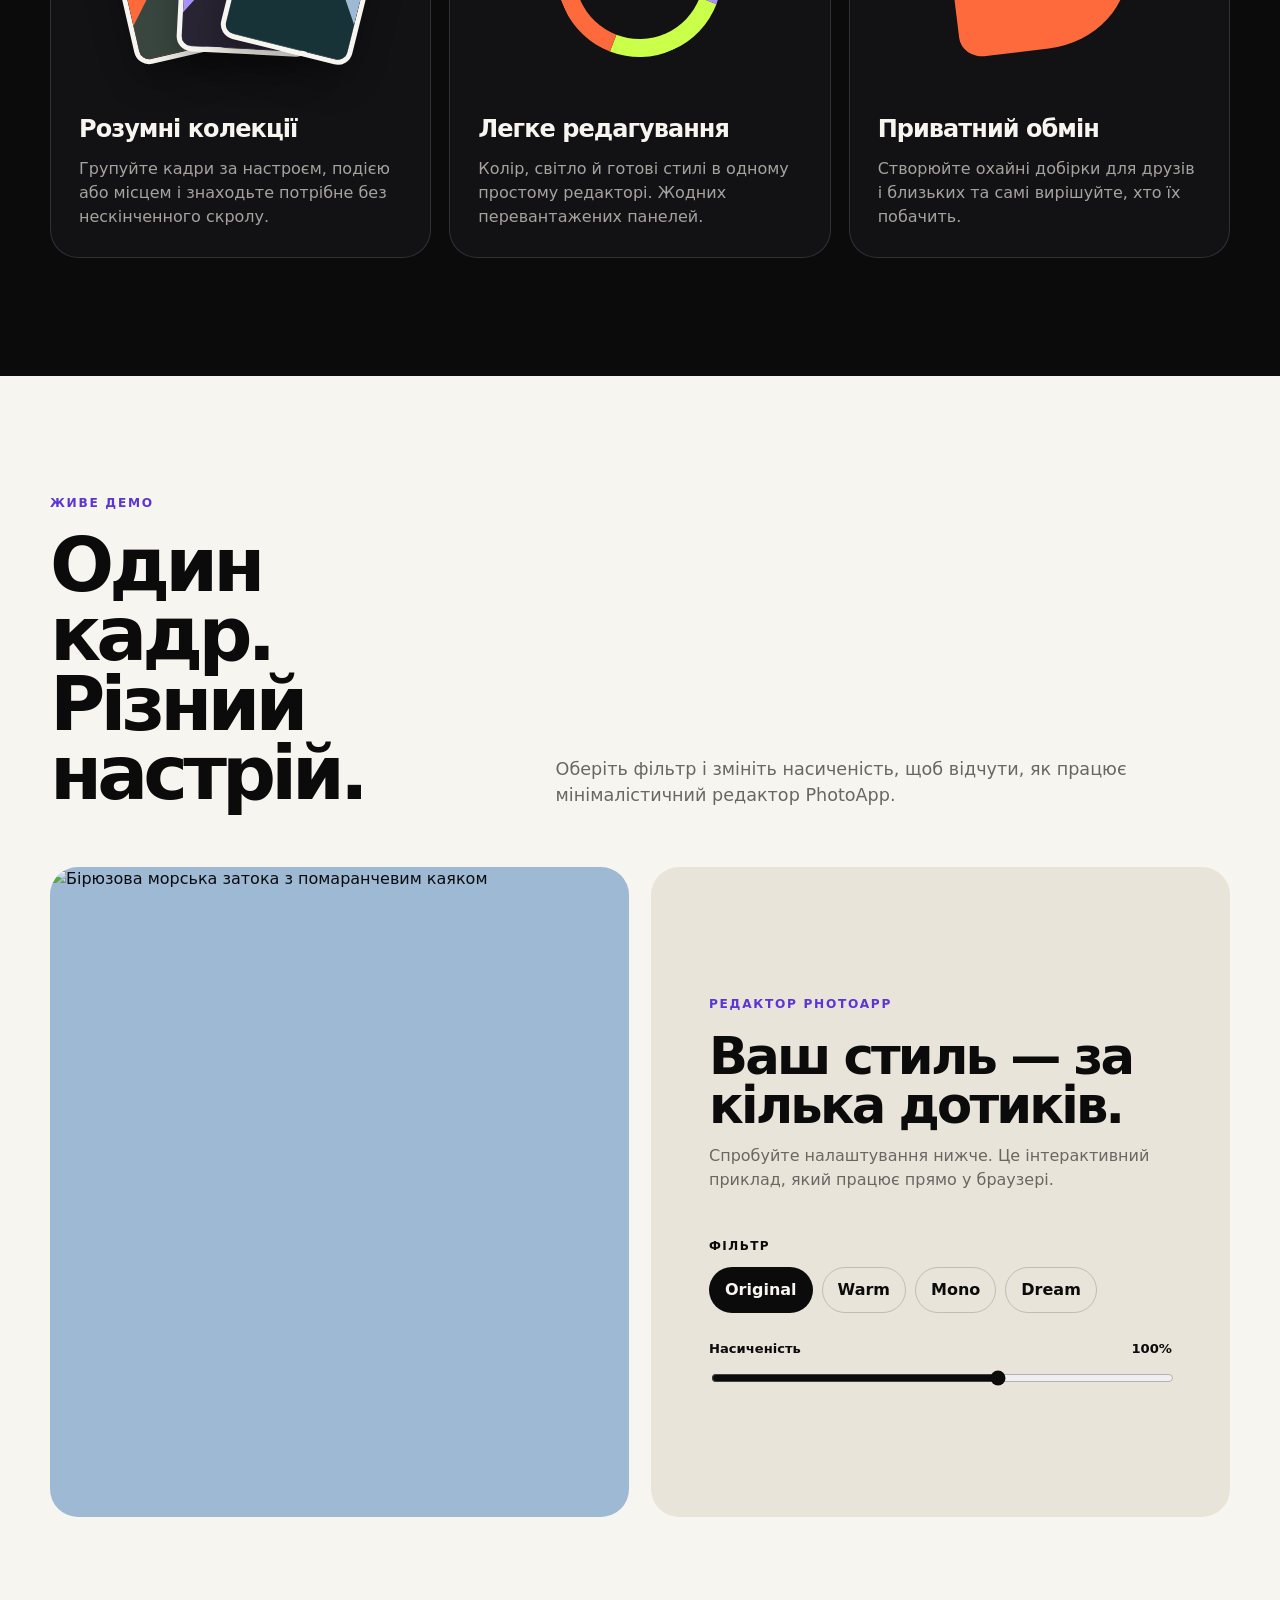
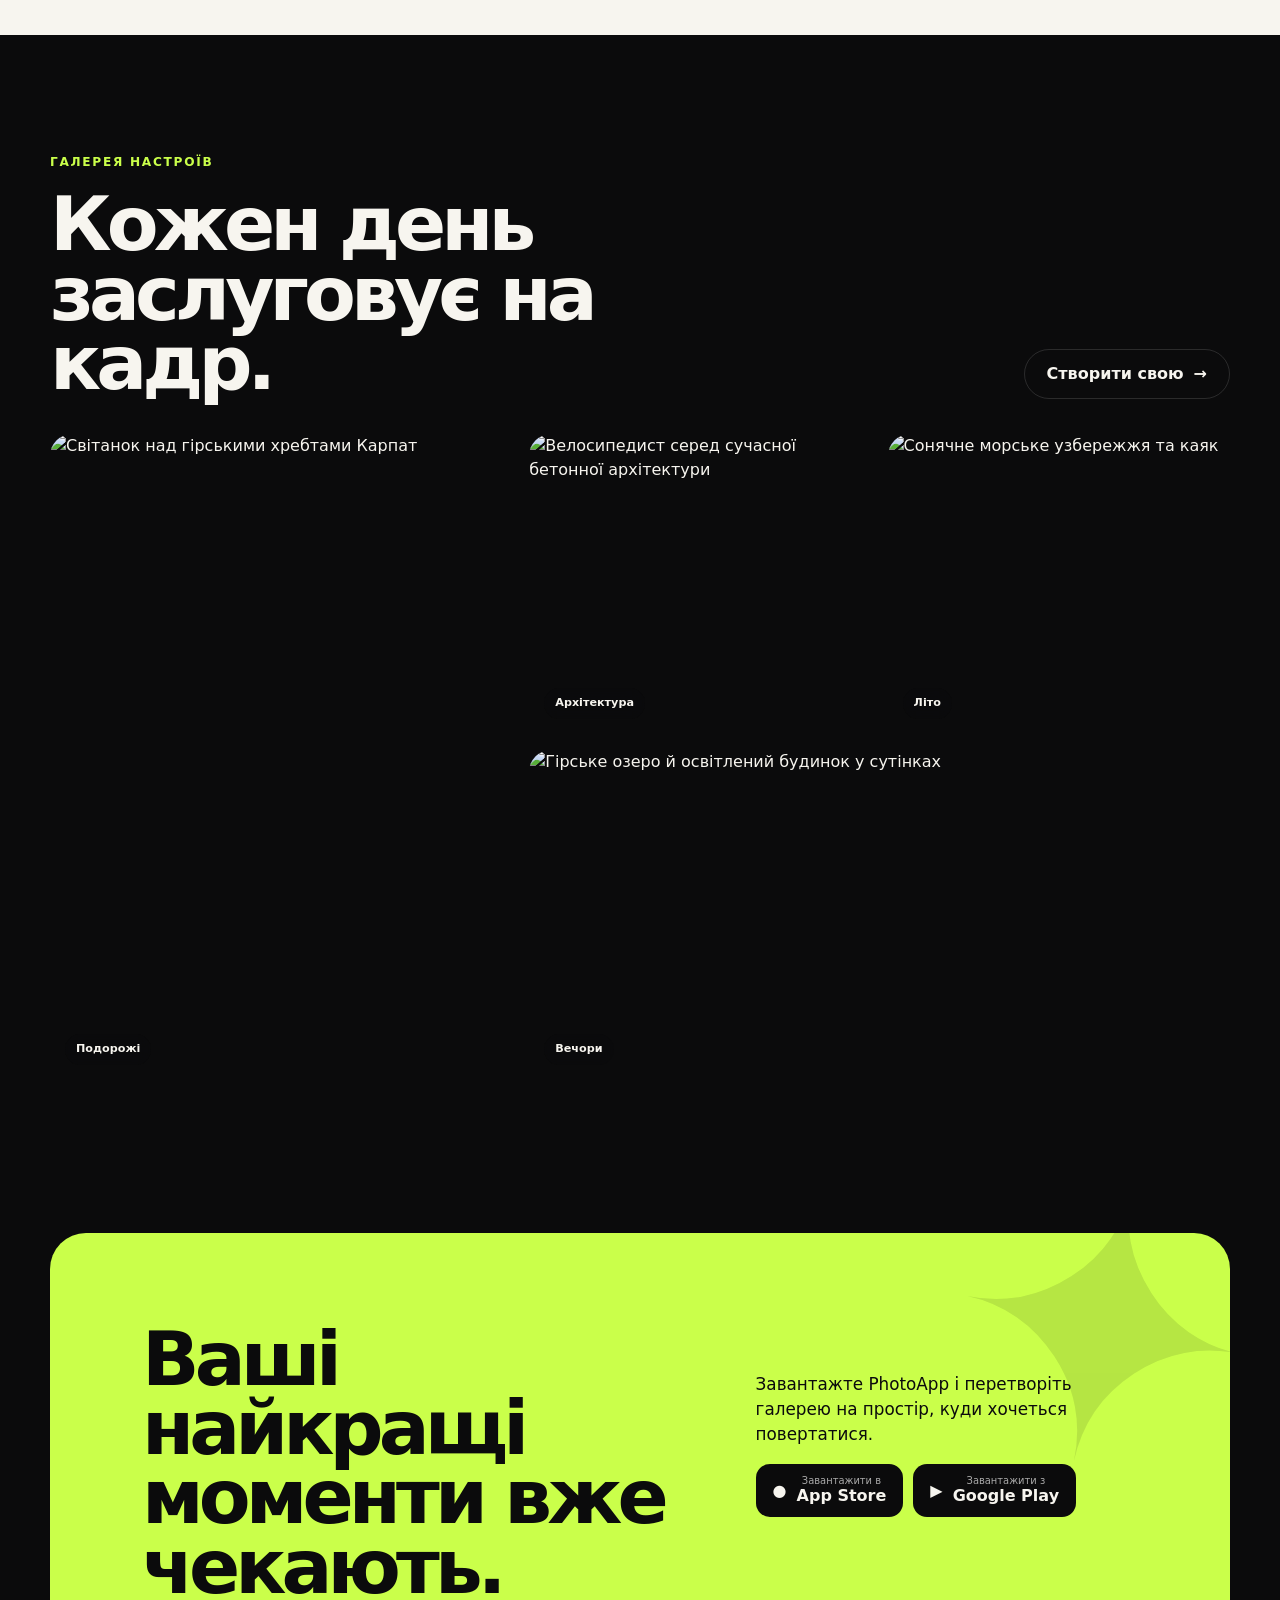
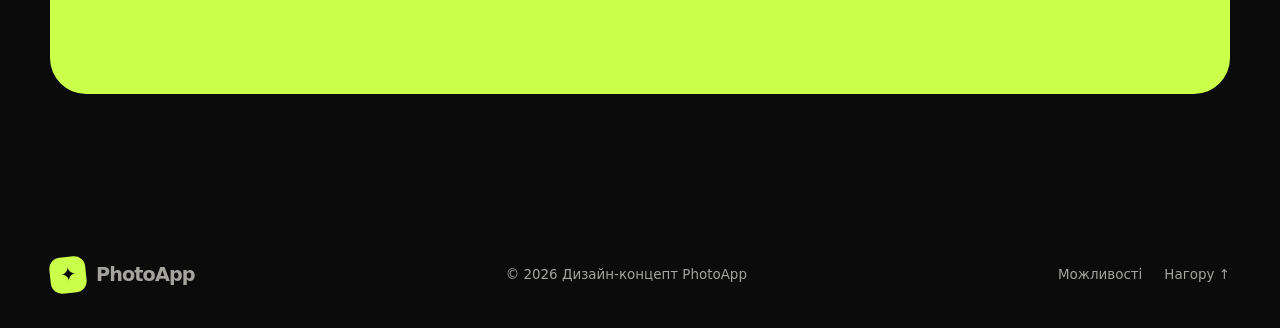
==== commit 9bf66361: "Add files via upload" ====
--- a/index.html
+++ b/index.html
@@ -1,152 +1,91 @@
-<!DOCTYPE html>
-<html lang="en">
+<!doctype html>
+<html lang="uk">
 <head>
-    <meta charset="UTF-8">
-    <meta name="viewport" content="width=device-width, initial-scale=1.0">
-    <meta name="description" content="Filtro coffee shop landing page">
-    <title>Filtro Coffee</title>
-    <link rel="icon" type="image/png" href="assets/favicon-coffee-bean.png">
-    <link rel="stylesheet" href="styles.css">
+  <meta charset="utf-8">
+  <meta name="viewport" content="width=device-width, initial-scale=1">
+  <meta name="description" content="PhotoApp — зберігайте, редагуйте та діліться важливими моментами.">
+  <meta name="theme-color" content="#0b0b0c">
+  <title>PhotoApp — ваші моменти, по-новому</title>
+  <link rel="stylesheet" href="css/style.css">
 </head>
 <body>
-    <header class="hero" id="home">
-        <nav class="nav" aria-label="Main navigation">
-            <a class="brand" href="#home">
-                <span class="brand-mark">F</span>
-                <span>Filtro</span>
-            </a>
+  <a class="skip-link" href="#main">До основного вмісту</a>
+  <header id="header">
+    <div class="container nav">
+      <a class="logo" href="#top" aria-label="PhotoApp — на головну"><span class="logo-icon">✦</span> PhotoApp</a>
+      <button class="menu-toggle" type="button" aria-label="Відкрити меню" aria-expanded="false"><span></span></button>
+      <nav class="nav-links" aria-label="Основна навігація"><a href="#features">Можливості</a><a href="#editor">Редактор</a><a href="#gallery">Галерея</a><a class="button acid" href="#download">Спробувати <span class="arrow">↗</span></a></nav>
+    </div>
+  </header>
 
-            <div class="nav-links">
-                <a href="#home">Home</a>
-                <a href="#explore">Explore Us</a>
-                <a href="#brands">Brands</a>
-                <a href="#contact">Contact us</a>
-            </div>
+  <main id="main">
+    <section class="hero" id="top">
+      <div class="container hero-grid">
+        <div class="hero-content">
+          <span class="pill">Ваші фото. Ваш простір.</span>
+          <h1>Моменти, які хочеться <span>зберегти.</span></h1>
+          <p class="hero-copy">PhotoApp збирає улюблені кадри, допомагає знайти свій стиль і перетворює звичайну галерею на особисту історію.</p>
+          <div class="hero-actions"><a class="button acid" href="#editor">Спробувати редактор <span class="arrow">→</span></a><a class="button ghost" href="#features">Дізнатися більше</a></div>
+        </div>
+        <div class="phone-stage" aria-label="Демонстрація інтерфейсу PhotoApp">
+          <div class="orbit" aria-hidden="true"></div>
+          <div class="floating-card one" aria-hidden="true"><small>Розумна добірка</small><strong>Осінній настрій</strong></div>
+          <div class="phone"><div class="phone-screen">
+            <div class="phone-top"><span>9:41</span><span class="phone-avatar"></span></div><h2 class="phone-title">Сьогодні</h2>
+            <div class="phone-photo"><img src="assets/carpathians.jpg" alt="Мандрівник спостерігає світанок у Карпатах"></div>
+            <div class="phone-caption"><strong>Ранок у Карпатах</strong><span>21 жовтня • Колекція «Подорожі»</span></div>
+            <div class="phone-tools"><button type="button"><b>◐</b>Тон</button><button type="button"><b>⌁</b>Світло</button><button type="button"><b>◇</b>Колір</button><button type="button"><b>↗</b>Share</button></div>
+          </div></div>
+          <div class="floating-card two" aria-hidden="true"><small>Палітра кадру</small><div class="mini-colors"><i></i><i></i><i></i></div></div>
+        </div>
+      </div>
+    </section>
 
-            <div class="nav-actions">
-                <a class="nav-cta" href="#contact">Sign up/Login</a>
-                <a class="nav-cta" href="#contact">Get the app</a>
-            </div>
-        </nav>
+    <div class="ticker" aria-hidden="true"><div class="ticker-track"><span>Зберігайте</span><span>Редагуйте</span><span>Колекціонуйте</span><span>Діліться</span><span>Надихайтеся</span><span>Зберігайте</span><span>Редагуйте</span><span>Колекціонуйте</span><span>Діліться</span><span>Надихайтеся</span></div></div>
 
-        <div class="hero-copy">
-            <h1>Power up with coffee</h1>
-            <p>Start your exciting day with a cup of Brew Coffee.</p>
-            <div class="hero-actions">
-                <a class="hero-button" href="#explore">Explore Us</a>
-                <a class="hero-button hero-button-secondary" href="#brands">Explore Us</a>
-            </div>
-        </div>
-    </header>
+    <section id="features"><div class="container">
+      <div class="section-head reveal"><div><span class="kicker">Усе необхідне</span><h2>Менше хаосу.<br>Більше історій.</h2></div><p class="section-intro">Від першого кадру до готової добірки — PhotoApp тримає ваші фотографії впорядкованими, красивими та завжди під рукою.</p></div>
+      <div class="features-grid">
+        <article class="feature reveal"><div class="feature-visual" aria-hidden="true"><div class="stack-card"><svg viewBox="0 0 130 155"><rect width="130" height="155" fill="#ff6a3d"/><circle cx="70" cy="48" r="25" fill="#ffd067"/><path d="M0 118 50 58l30 45 25-28 25 43v37H0z" fill="#3a4740"/></svg></div><div class="stack-card"><svg viewBox="0 0 130 155"><rect width="130" height="155" fill="#a892ff"/><circle cx="47" cy="48" r="25" fill="#caff4a"/><path d="M0 121 44 67l27 31 24-43 35 66v34H0z" fill="#292534"/></svg></div><div class="stack-card"><svg viewBox="0 0 130 155"><rect width="130" height="155" fill="#9db9d4"/><circle cx="90" cy="39" r="20" fill="#ffe099"/><path d="M0 116 35 77l19 20 30-52 46 71v39H0z" fill="#173338"/></svg></div></div><h3>Розумні колекції</h3><p>Групуйте кадри за настроєм, подією або місцем і знаходьте потрібне без нескінченного скролу.</p></article>
+        <article class="feature reveal"><div class="feature-visual" aria-hidden="true"><div class="edit-ring"><span>◐</span></div></div><h3>Легке редагування</h3><p>Колір, світло й готові стилі в одному простому редакторі. Жодних перевантажених панелей.</p></article>
+        <article class="feature reveal"><div class="feature-visual" aria-hidden="true"><div class="share-bubble">↗</div></div><h3>Приватний обмін</h3><p>Створюйте охайні добірки для друзів і близьких та самі вирішуйте, хто їх побачить.</p></article>
+      </div>
+    </div></section>
 
-    <main>
-        <section class="section" id="explore">
-            <h2 class="lined-heading section-heading">Explore the Coffee World</h2>
+    <section class="demo" id="editor"><div class="container">
+      <div class="section-head reveal"><div><span class="kicker">Живе демо</span><h2>Один кадр.<br>Різний настрій.</h2></div><p class="section-intro">Оберіть фільтр і змініть насиченість, щоб відчути, як працює мінімалістичний редактор PhotoApp.</p></div>
+      <div class="demo-grid reveal">
+        <div class="demo-photo" id="demo-photo"><img src="assets/coast.jpg" alt="Бірюзова морська затока з помаранчевим каяком"></div>
+        <div class="editor"><span class="kicker">Редактор PhotoApp</span><h3>Ваш стиль — за кілька дотиків.</h3><p>Спробуйте налаштування нижче. Це інтерактивний приклад, який працює прямо у браузері.</p><span class="filter-label">Фільтр</span><div class="filters" role="group" aria-label="Фільтри зображення"><button class="filter-button active" type="button" data-filter="none">Original</button><button class="filter-button" type="button" data-filter="warm">Warm</button><button class="filter-button" type="button" data-filter="mono">Mono</button><button class="filter-button" type="button" data-filter="dream">Dream</button></div><div class="slider-row"><label for="saturation"><span>Насиченість</span><span id="sat-value">100%</span></label><input id="saturation" type="range" min="0" max="160" value="100"></div></div>
+      </div>
+    </div></section>
 
-            <div class="products">
-                <article class="product-card">
-                    <img class="product-image" src="images/cappuccino-card.png" alt="Cappuccino with latte art on coffee beans">
-                    <div class="product-content">
-                        <h2>Cappuccino</h2>
-                        <p>Lorem ipsum dolor sit amet, consectetur adipiscing elit. Massa, fermentum id id vitae, integer fermentum tellus. In vitae id nisl quis ornare diam commodo in vel dolor.</p>
-                        <div class="product-footer">
-                            <span class="price">$8.60</span>
-                            <button class="order-button" type="button" data-drink="Cappuccino">Order now</button>
-                        </div>
-                    </div>
-                </article>
+    <section id="gallery"><div class="container">
+      <div class="gallery-head reveal"><div><span class="kicker">Галерея настроїв</span><h2>Кожен день заслуговує на кадр.</h2></div><a class="button ghost" href="#download">Створити свою <span class="arrow">→</span></a></div>
+      <div class="gallery-grid">
+        <article class="gallery-item reveal"><img src="assets/carpathians.jpg" alt="Світанок над гірськими хребтами Карпат" loading="lazy"><span class="gallery-label">Подорожі</span></article>
+        <article class="gallery-item reveal"><img src="assets/architecture.jpg" alt="Велосипедист серед сучасної бетонної архітектури" loading="lazy"><span class="gallery-label">Архітектура</span></article>
+        <article class="gallery-item reveal"><img src="assets/coast.jpg" alt="Сонячне морське узбережжя та каяк" loading="lazy"><span class="gallery-label">Літо</span></article>
+        <article class="gallery-item reveal"><img src="assets/blue-hour.jpg" alt="Гірське озеро й освітлений будинок у сутінках" loading="lazy"><span class="gallery-label">Вечори</span></article>
+      </div>
+    </div></section>
 
-                <article class="product-card">
-                    <img class="product-image" src="images/mocha-card.png" alt="Hot mocha with coffee beans">
-                    <div class="product-content">
-                        <h2>Mocha</h2>
-                        <p>Lorem ipsum dolor sit amet, consectetur adipiscing elit. Massa, fermentum id id vitae, integer fermentum tellus. In vitae id nisl quis ornare diam commodo in vel dolor.</p>
-                        <div class="product-footer">
-                            <span class="price">$9.20</span>
-                            <button class="order-button" type="button" data-drink="Mocha">Order now</button>
-                        </div>
-                    </div>
-                </article>
+    <section class="cta" id="download"><div class="container cta-card reveal"><h2>Ваші найкращі моменти вже чекають.</h2><div class="cta-side"><p>Завантажте PhotoApp і перетворіть галерею на простір, куди хочеться повертатися.</p><div class="store-buttons"><button class="store-button" type="button" data-store="App Store"><span>●</span><span><small>Завантажити в</small><b>App Store</b></span></button><button class="store-button" type="button" data-store="Google Play"><span>▶</span><span><small>Завантажити з</small><b>Google Play</b></span></button></div><p id="store-status" role="status" aria-live="polite" style="min-height:24px;margin:14px 0 0;font-size:.82rem"></p></div></div></section>
+  </main>
 
-                <article class="product-card">
-                    <img class="product-image" src="images/latte-card.png" alt="Latte in a glass cup">
-                    <div class="product-content">
-                        <h2>Latte</h2>
-                        <p>Lorem ipsum dolor sit amet, consectetur adipiscing elit. Massa, fermentum id id vitae, integer fermentum tellus. In vitae id nisl quis ornare diam commodo in vel dolor.</p>
-                        <div class="product-footer">
-                            <span class="price">$11.40</span>
-                            <button class="order-button" type="button" data-drink="Latte">Order now</button>
-                        </div>
-                    </div>
-                </article>
+  <footer><div class="container footer-row"><a class="logo" href="#top"><span class="logo-icon">✦</span> PhotoApp</a><span>© <span id="year"></span> Дизайн-концепт PhotoApp</span><div class="footer-links"><a href="#features">Можливості</a><a href="#top">Нагору ↑</a></div></div></footer>
 
-                <article class="product-card">
-                    <img class="product-image" src="images/cold-java-card.png" alt="Cold Java iced coffee">
-                    <div class="product-content">
-                        <h2>Cold Java</h2>
-                        <p>Lorem ipsum dolor sit amet, consectetur adipiscing elit. Massa, fermentum id id vitae, integer fermentum tellus. In vitae id nisl quis ornare diam commodo in vel dolor.</p>
-                        <div class="product-footer">
-                            <span class="price">$6.40</span>
-                            <button class="order-button" type="button" data-drink="Cold Java">Order now</button>
-                        </div>
-                    </div>
-                </article>
-            </div>
-        </section>
-
-        <section class="brands-section" id="brands">
-            <div class="section">
-                <h2 class="lined-heading brands-title">Brands We Work With</h2>
-                <div class="brands">
-                    <div class="brand-logo"><img src="images/brand-starbucks-pv611.png" alt="Starbucks"></div>
-                    <div class="brand-logo"><img src="images/brand-nescafe-pv611.png" alt="Nescafé"></div>
-                    <div class="brand-logo"><img src="images/brand-tim-hortons-pv611.png" alt="Tim Hortons"></div>
-                    <div class="brand-logo"><img src="images/brand-dunkin-pv611.png" alt="Dunkin Donuts"></div>
-                </div>
-            </div>
-        </section>
-    </main>
-
-    <footer class="footer" id="contact">
-        <h2 class="lined-heading footer-heading">Get in Touch with Us</h2>
-        <div class="footer-grid">
-            <section>
-                <h3>Merchandise</h3>
-                <ul>
-                    <li><a href="#">T-shirts</a></li>
-                    <li><a href="#">Cups</a></li>
-                    <li><a href="#">Mugs</a></li>
-                </ul>
-            </section>
-            <section>
-                <h3>Franchise</h3>
-                <ul>
-                    <li><a href="#">Coffee Outlet</a></li>
-                    <li><a href="#">Coffee Vending Machine</a></li>
-                    <li><a href="#">Contact Us</a></li>
-                </ul>
-            </section>
-            <section>
-                <h3>About Us</h3>
-                <ul>
-                    <li><a href="#">Our Story</a></li>
-                    <li><a href="#">Customer Care</a></li>
-                    <li><a href="#">Careers</a></li>
-                </ul>
-            </section>
-            <section>
-                <h3>Follow Us</h3>
-                <div class="socials">
-                    <a href="#" aria-label="Instagram">I</a>
-                    <a href="#" aria-label="Facebook">F</a>
-                    <a href="#" aria-label="Twitter">X</a>
-                </div>
-            </section>
-        </div>
-        <p class="copyright">© 2026 Filtro Coffee. All rights reserved.</p>
-    </footer>
-
-    <div class="toast" id="toast" role="status" aria-live="polite"></div>
-    <script src="script.js"></script>
+  <script>
+    const body=document.body,header=document.getElementById('header'),menuButton=document.querySelector('.menu-toggle'),navLinks=document.querySelectorAll('.nav-links a');
+    function setMenu(open){body.classList.toggle('menu-open',open);menuButton.setAttribute('aria-expanded',String(open));menuButton.setAttribute('aria-label',open?'Закрити меню':'Відкрити меню');}
+    menuButton.addEventListener('click',()=>setMenu(!body.classList.contains('menu-open')));navLinks.forEach(link=>link.addEventListener('click',()=>setMenu(false)));
+    function updateHeader(){header.classList.toggle('scrolled',window.scrollY>18);}updateHeader();window.addEventListener('scroll',updateHeader,{passive:true});
+    const revealObserver=new IntersectionObserver(entries=>{entries.forEach(entry=>{if(entry.isIntersecting){entry.target.classList.add('visible');revealObserver.unobserve(entry.target);}});},{threshold:.12});document.querySelectorAll('.reveal').forEach(element=>revealObserver.observe(element));
+    const demoImage=document.querySelector('#demo-photo img'),saturation=document.getElementById('saturation'),satValue=document.getElementById('sat-value');let activeFilter='none';
+    function renderFilter(){const sat=saturation.value;const filters={none:`saturate(${sat}%)`,warm:`saturate(${sat}%) sepia(.22) hue-rotate(-12deg) contrast(1.04)`,mono:'saturate(0%) contrast(1.12)',dream:`saturate(${sat}%) hue-rotate(18deg) brightness(1.08)`};demoImage.style.filter=filters[activeFilter];satValue.textContent=`${sat}%`;}
+    document.querySelectorAll('.filter-button').forEach(button=>{button.addEventListener('click',()=>{document.querySelector('.filter-button.active').classList.remove('active');button.classList.add('active');activeFilter=button.dataset.filter;renderFilter();});});saturation.addEventListener('input',renderFilter);
+    document.querySelectorAll('[data-store]').forEach(button=>{button.addEventListener('click',()=>{document.getElementById('store-status').textContent=`${button.dataset.store}: демонстраційна кнопка — додайте реальне посилання на застосунок.`;});});
+    document.getElementById('year').textContent=new Date().getFullYear();
+  </script>
 </body>
 </html>
--- a/css/style.css
+++ b/css/style.css
@@ -0,0 +1,177 @@
+    :root { --black:#0b0b0c; --white:#f7f5ef; --acid:#caff4a; --orange:#ff6a3d; --violet:#a892ff; --muted:#a5a39e; --line:rgba(255,255,255,.13); --radius:28px; }
+    * { box-sizing:border-box; }
+    html { scroll-behavior:smooth; scroll-padding-top:88px; }
+    body { margin:0; color:var(--white); background:var(--black); font-family:Inter,ui-sans-serif,system-ui,-apple-system,BlinkMacSystemFont,"Segoe UI",sans-serif; line-height:1.5; overflow-x:hidden; }
+    body.menu-open { overflow:hidden; }
+    a { color:inherit; text-decoration:none; }
+    button { font:inherit; color:inherit; }
+    svg,img { display:block; width:100%; height:100%; }
+    img { object-fit:cover; }
+    .container { width:min(1180px,calc(100% - 40px)); margin-inline:auto; }
+    .skip-link { position:fixed; left:14px; top:14px; z-index:100; padding:10px 14px; background:var(--acid); color:var(--black); border-radius:12px; transform:translateY(-150%); }
+    .skip-link:focus { transform:none; }
+
+    header { position:fixed; inset:0 0 auto; z-index:50; padding:18px 0; transition:.25s ease; }
+    header.scrolled { padding:10px 0; background:rgba(11,11,12,.82); backdrop-filter:blur(18px); border-bottom:1px solid var(--line); }
+    .nav { display:flex; align-items:center; justify-content:space-between; gap:28px; }
+    .logo { display:flex; align-items:center; gap:10px; font-weight:900; letter-spacing:-.045em; font-size:1.2rem; }
+    .logo-icon { width:36px; aspect-ratio:1; display:grid; place-items:center; background:var(--acid); color:var(--black); border-radius:11px; transform:rotate(-6deg); }
+    .nav-links { display:flex; align-items:center; gap:28px; color:#d7d5cf; font-size:.92rem; font-weight:650; }
+    .nav-links>a:not(.button):hover { color:var(--acid); }
+    .button { min-height:50px; padding:0 22px; display:inline-flex; align-items:center; justify-content:center; gap:10px; border:1px solid var(--white); border-radius:999px; background:var(--white); color:var(--black); font-weight:800; cursor:pointer; transition:transform .2s ease,box-shadow .2s ease,background .2s ease; }
+    .button:hover { transform:translateY(-2px); box-shadow:0 12px 32px rgba(0,0,0,.3); }
+    .button.acid { background:var(--acid); border-color:var(--acid); }
+    .button.ghost { background:transparent; color:var(--white); border-color:var(--line); }
+    .button .arrow { transition:transform .2s ease; }
+    .button:hover .arrow { transform:translateX(4px); }
+    .menu-toggle { display:none; width:46px; height:46px; padding:0; background:transparent; border:1px solid var(--line); border-radius:50%; cursor:pointer; }
+    .menu-toggle span,.menu-toggle span::before,.menu-toggle span::after { display:block; width:19px; height:2px; margin:auto; background:var(--white); transition:.2s ease; }
+    .menu-toggle span { position:relative; }
+    .menu-toggle span::before,.menu-toggle span::after { content:""; position:absolute; left:0; }
+    .menu-toggle span::before { top:-6px; }
+    .menu-toggle span::after { top:6px; }
+    .menu-open .menu-toggle span { background:transparent; }
+    .menu-open .menu-toggle span::before { top:0; transform:rotate(45deg); }
+    .menu-open .menu-toggle span::after { top:0; transform:rotate(-45deg); }
+
+    .hero { position:relative; min-height:100svh; padding:145px 0 76px; display:grid; align-items:center; overflow:hidden; }
+    .hero::before { content:""; position:absolute; width:560px; height:560px; right:-180px; top:60px; background:var(--violet); border-radius:50%; filter:blur(130px); opacity:.22; }
+    .hero-grid { display:grid; grid-template-columns:1.08fr .92fr; gap:68px; align-items:center; }
+    .pill { display:inline-flex; align-items:center; gap:9px; padding:7px 12px; color:#d9d7d1; border:1px solid var(--line); border-radius:999px; font-size:.76rem; font-weight:800; text-transform:uppercase; letter-spacing:.1em; }
+    .pill::before { content:""; width:8px; height:8px; border-radius:50%; background:var(--acid); box-shadow:0 0 0 5px rgba(202,255,74,.12); }
+    h1,h2,h3,p { margin-top:0; }
+    h1 { max-width:720px; margin:23px 0 28px; font-size:clamp(3.8rem,7.7vw,7.2rem); line-height:.87; letter-spacing:-.075em; }
+    h1 span { color:var(--acid); font-family:Georgia,serif; font-style:italic; font-weight:500; }
+    .hero-copy { max-width:565px; color:var(--muted); font-size:clamp(1.04rem,1.7vw,1.22rem); }
+    .hero-actions { display:flex; gap:12px; flex-wrap:wrap; margin-top:34px; }
+
+    .phone-stage { position:relative; min-height:630px; display:grid; place-items:center; }
+    .orbit { position:absolute; width:540px; height:540px; border:1px solid var(--line); border-radius:50%; animation:spin 24s linear infinite; }
+    .orbit::before,.orbit::after { content:""; position:absolute; width:18px; height:18px; border-radius:50%; }
+    .orbit::before { background:var(--orange); left:55px; top:70px; }
+    .orbit::after { background:var(--acid); right:18px; bottom:155px; }
+    @keyframes spin { to { transform:rotate(360deg); } }
+    .phone { position:relative; z-index:3; width:300px; height:610px; padding:10px; background:#222225; border:2px solid #48484d; border-radius:48px; box-shadow:0 42px 100px rgba(0,0,0,.6); transform:rotate(5deg); }
+    .phone::before { content:""; position:absolute; z-index:5; width:92px; height:25px; top:16px; left:50%; transform:translateX(-50%); background:var(--black); border-radius:20px; }
+    .phone-screen { height:100%; overflow:hidden; background:#f2ede3; color:var(--black); border-radius:39px; }
+    .phone-top { padding:47px 18px 15px; display:flex; justify-content:space-between; align-items:center; font-size:.77rem; font-weight:800; }
+    .phone-avatar { width:29px; height:29px; border-radius:50%; background:var(--orange); }
+    .phone-title { padding:0 18px 13px; font-size:1.4rem; line-height:1; letter-spacing:-.05em; }
+    .phone-photo { height:325px; margin:0 10px; overflow:hidden; border-radius:25px; }
+    .phone-caption { padding:17px 18px; }
+    .phone-caption strong { display:block; font-size:.96rem; }
+    .phone-caption span { color:#77746f; font-size:.72rem; }
+    .phone-tools { display:grid; grid-template-columns:repeat(4,1fr); gap:8px; padding:2px 12px 14px; }
+    .phone-tools button { display:grid; place-items:center; gap:3px; padding:8px 2px; border:0; background:#e5dfd4; border-radius:13px; color:var(--black); font-size:.58rem; cursor:pointer; }
+    .phone-tools b { font-size:1rem; }
+    .floating-card { position:absolute; z-index:4; padding:13px 16px; background:rgba(247,245,239,.94); color:var(--black); border-radius:17px; box-shadow:0 18px 50px rgba(0,0,0,.28); backdrop-filter:blur(12px); }
+    .floating-card.one { left:-5px; top:135px; transform:rotate(-7deg); }
+    .floating-card.two { right:-8px; bottom:120px; transform:rotate(7deg); }
+    .floating-card small { display:block; color:#77746f; font-size:.66rem; }
+    .floating-card strong { font-size:.86rem; }
+    .mini-colors { display:flex; gap:5px; margin-top:7px; }
+    .mini-colors i { width:17px; height:17px; border-radius:50%; }
+    .mini-colors i:nth-child(1) { background:var(--orange); }
+    .mini-colors i:nth-child(2) { background:var(--violet); }
+    .mini-colors i:nth-child(3) { background:var(--acid); }
+
+    .ticker { overflow:hidden; padding:18px 0; background:var(--acid); color:var(--black); transform:rotate(-1deg) scale(1.01); }
+    .ticker-track { display:flex; width:max-content; animation:ticker 22s linear infinite; }
+    .ticker span { display:flex; align-items:center; gap:28px; padding-right:28px; font-size:.86rem; font-weight:900; letter-spacing:.13em; text-transform:uppercase; }
+    .ticker span::after { content:"✦"; }
+    @keyframes ticker { to { transform:translateX(-50%); } }
+
+    section { padding:118px 0; }
+    .section-head { display:grid; grid-template-columns:.8fr 1.2fr; gap:56px; align-items:end; margin-bottom:58px; }
+    .kicker { display:block; margin-bottom:19px; color:var(--acid); font-size:.76rem; font-weight:850; letter-spacing:.14em; text-transform:uppercase; }
+    h2 { margin-bottom:0; font-size:clamp(2.8rem,5.9vw,5.8rem); line-height:.92; letter-spacing:-.065em; }
+    .section-intro { max-width:600px; margin:0; color:var(--muted); font-size:1.1rem; }
+    .features-grid { display:grid; grid-template-columns:repeat(3,1fr); gap:18px; }
+    .feature { min-height:410px; padding:28px; display:flex; flex-direction:column; overflow:hidden; border:1px solid var(--line); border-radius:var(--radius); background:#121214; transition:transform .25s ease,border-color .25s ease; }
+    .feature:hover { transform:translateY(-7px); border-color:rgba(202,255,74,.55); }
+    .feature-visual { position:relative; height:195px; margin-bottom:auto; display:grid; place-items:center; }
+    .feature h3 { margin:24px 0 10px; font-size:1.5rem; letter-spacing:-.04em; }
+    .feature p { margin:0; color:var(--muted); }
+    .stack-card { position:absolute; width:135px; height:160px; overflow:hidden; border:5px solid var(--white); border-radius:15px; box-shadow:0 16px 35px rgba(0,0,0,.3); }
+    .stack-card:nth-child(1) { transform:translateX(-55px) rotate(-13deg); }
+    .stack-card:nth-child(2) { transform:translateX(7px) rotate(3deg); }
+    .stack-card:nth-child(3) { transform:translateX(62px) rotate(14deg); }
+    .edit-ring { width:165px; height:165px; border:18px solid var(--violet); border-left-color:var(--orange); border-bottom-color:var(--acid); border-radius:50%; display:grid; place-items:center; font-size:2.5rem; transform:rotate(-24deg); }
+    .edit-ring span { transform:rotate(24deg); }
+    .share-bubble { width:175px; height:150px; display:grid; place-items:center; background:var(--orange); color:var(--black); border-radius:50% 50% 50% 14%; font-size:3rem; transform:rotate(-7deg); }
+
+    .demo { color:var(--black); background:var(--white); }
+    .demo .kicker { color:#5b35d5; }
+    .demo .section-intro { color:#696762; }
+    .demo-grid { display:grid; grid-template-columns:1fr 1fr; gap:22px; align-items:stretch; }
+    .demo-photo { min-height:650px; overflow:hidden; border-radius:var(--radius); background:#9db9d4; }
+    .demo-photo img { transition:filter .35s ease,transform .35s ease; }
+    .demo-photo:hover img { transform:scale(1.025); }
+    .editor { padding:clamp(28px,5vw,58px); display:flex; flex-direction:column; justify-content:center; background:#e9e4da; border-radius:var(--radius); }
+    .editor h3 { margin-bottom:14px; font-size:clamp(2.1rem,4vw,4rem); line-height:.95; letter-spacing:-.055em; }
+    .editor>p { color:#696762; }
+    .filter-label { margin:29px 0 12px; font-size:.75rem; font-weight:850; text-transform:uppercase; letter-spacing:.12em; }
+    .filters { display:flex; flex-wrap:wrap; gap:9px; }
+    .filter-button { padding:10px 15px; background:transparent; border:1px solid rgba(11,11,12,.18); border-radius:999px; color:var(--black); font-weight:750; cursor:pointer; }
+    .filter-button.active { background:var(--black); color:var(--white); }
+    .slider-row { display:grid; gap:10px; margin-top:26px; }
+    .slider-row label { display:flex; justify-content:space-between; font-size:.82rem; font-weight:750; }
+    input[type="range"] { width:100%; accent-color:var(--black); }
+
+    .gallery-head { display:flex; align-items:end; justify-content:space-between; gap:25px; margin-bottom:35px; }
+    .gallery-head h2 { max-width:700px; }
+    .gallery-grid { display:grid; grid-template-columns:1.15fr .85fr .85fr; grid-template-rows:300px 330px; gap:16px; }
+    .gallery-item { position:relative; overflow:hidden; border-radius:22px; }
+    .gallery-item:first-child { grid-row:span 2; }
+    .gallery-item:nth-child(4) { grid-column:span 2; }
+    .gallery-item img { transition:transform .5s ease; }
+    .gallery-item:hover img { transform:scale(1.045); }
+    .gallery-label { position:absolute; left:15px; bottom:15px; padding:7px 11px; background:rgba(11,11,12,.75); backdrop-filter:blur(8px); border-radius:999px; font-size:.7rem; font-weight:750; }
+
+    .cta { padding-top:35px; }
+    .cta-card { position:relative; padding:clamp(42px,8vw,92px); overflow:hidden; display:grid; grid-template-columns:1.2fr .8fr; gap:40px; align-items:center; background:var(--acid); color:var(--black); border-radius:36px; }
+    .cta-card::after { content:"✦"; position:absolute; right:-25px; top:-85px; font-size:23rem; line-height:1; opacity:.1; transform:rotate(12deg); }
+    .cta h2,.cta-side { position:relative; z-index:1; }
+    .cta-side p { font-size:1.05rem; }
+    .store-buttons { display:flex; flex-wrap:wrap; gap:10px; }
+    .store-button { padding:12px 17px; display:flex; align-items:center; gap:10px; background:var(--black); color:var(--white); border:0; border-radius:14px; cursor:pointer; }
+    .store-button b,.store-button small { display:block; line-height:1.1; }
+    .store-button small { color:#aaa; font-size:.62rem; }
+    footer { padding:45px 0 35px; }
+    .footer-row { display:flex; align-items:center; justify-content:space-between; gap:20px; color:var(--muted); font-size:.84rem; }
+    .footer-links { display:flex; gap:22px; }
+    .footer-links a:hover { color:var(--acid); }
+    .reveal { opacity:0; transform:translateY(24px); transition:opacity .7s ease,transform .7s ease; }
+    .reveal.visible { opacity:1; transform:none; }
+
+    @media (max-width:900px) {
+      .menu-toggle { display:grid; place-items:center; z-index:60; }
+      .nav-links { position:fixed; inset:0; padding:110px 28px 40px; flex-direction:column; justify-content:center; background:var(--black); font-size:1.5rem; opacity:0; visibility:hidden; transform:translateY(-12px); transition:.25s ease; }
+      .menu-open .nav-links { opacity:1; visibility:visible; transform:none; }
+      .hero-grid,.section-head,.cta-card { grid-template-columns:1fr; }
+      .hero-copy { max-width:680px; }
+      .phone-stage { margin-top:10px; }
+      .features-grid { grid-template-columns:1fr; }
+      .feature { min-height:340px; }
+      .demo-grid { grid-template-columns:1fr; }
+      .demo-photo { min-height:520px; }
+      .gallery-grid { grid-template-columns:1fr 1fr; grid-template-rows:430px 270px 270px; }
+      .gallery-item:first-child { grid-column:span 2; grid-row:auto; }
+      .gallery-item:nth-child(4) { grid-column:span 2; }
+    }
+    @media (max-width:580px) {
+      .container { width:min(100% - 24px,1180px); }
+      section { padding:82px 0; }
+      .hero { padding-top:120px; }
+      .hero-actions .button { width:100%; }
+      .phone-stage { min-height:560px; transform:scale(.88); margin:-10px -30px -40px; }
+      .orbit { width:465px; height:465px; }
+      .floating-card.one { left:4px; }
+      .floating-card.two { right:5px; }
+      .section-head { gap:22px; }
+      .gallery-head { align-items:start; flex-direction:column; }
+      .gallery-grid { grid-template-columns:1fr; grid-template-rows:repeat(4,310px); }
+      .gallery-item:first-child,.gallery-item:nth-child(4) { grid-column:auto; }
+      .footer-row { align-items:start; flex-direction:column; }
+    }
+    @media (prefers-reduced-motion:reduce) { *,*::before,*::after { scroll-behavior:auto!important; animation-duration:.01ms!important; transition-duration:.01ms!important; } .reveal { opacity:1; transform:none; } }
